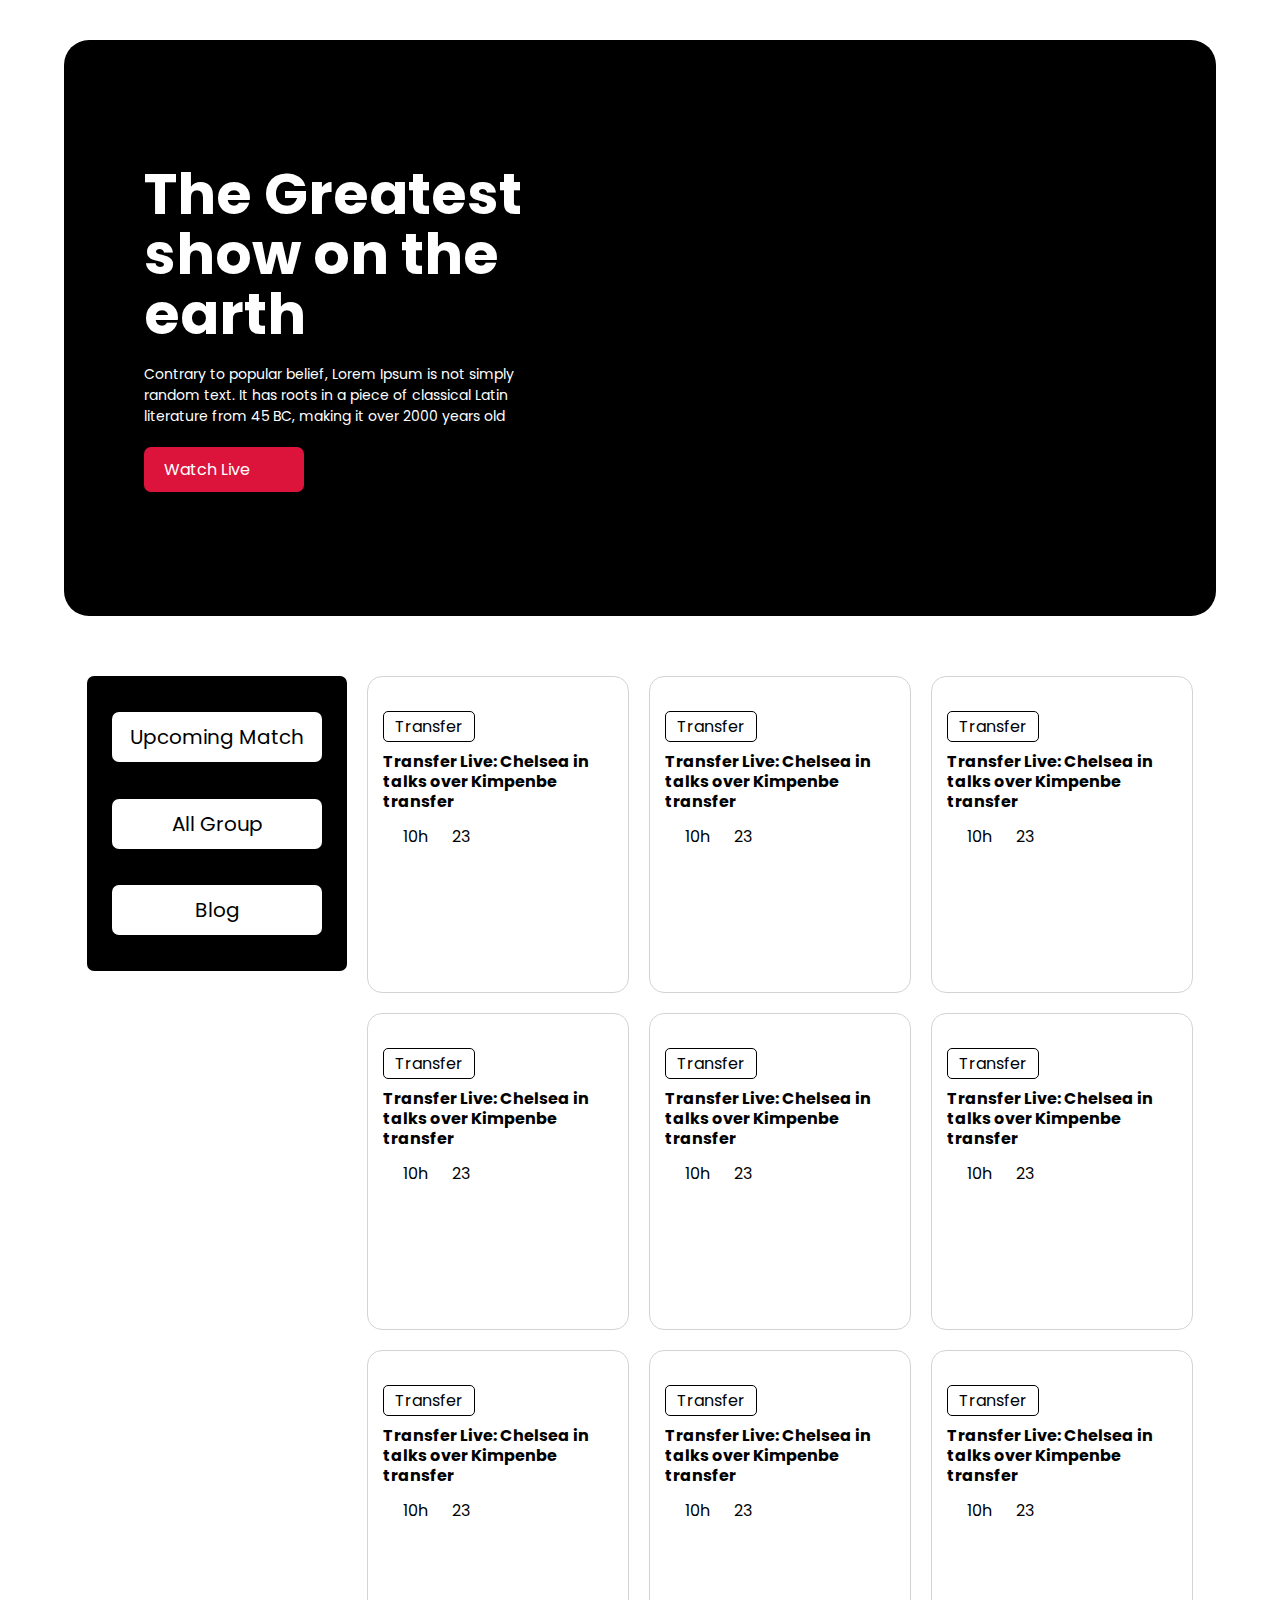
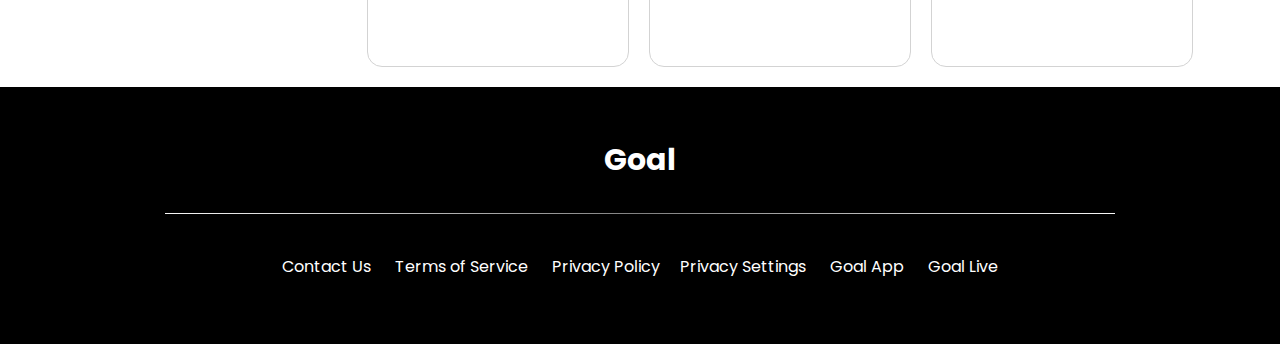
==== blog.html @ c5a9c608 "mobile-view done" ====
<!DOCTYPE html>
<html lang="en">

<head>
    <meta charset="UTF-8">
    <meta http-equiv="X-UA-Compatible" content="IE=edge">
    <meta name="viewport" content="width=device-width, initial-scale=1.0">

    <!-- provide a favicon -->

    <title>
        World Cup
    </title>
    <!-- stylesheet link -->
    <link rel="stylesheet" href="styles/style.css">
    <!-- font awesome kit -->
    <script src="https://kit.fontawesome.com/0f64841504.js" crossorigin="anonymous"></script>
</head>

<body>
    <main>
        <div class="top-banner">
            <div class="top-banner-left">
                <div class="top-banner-text">
                    <h1>The Greatest
                        show on the
                        earth</h1>
                    <p>Contrary to popular belief, Lorem Ipsum is not simply
                        random text. It has roots in a piece of classical Latin literature from 45 BC, making it over
                        2000 years old</p>
                </div>
                <div class="top-banner-link">
                    <a href="#">Watch Live</a>
                    <i class="fa-solid fa-angle-right"></i>
                </div>
            </div>
            <div class="top-banner-right">
                <img src="assets/Banner Image.png" alt="">
            </div>
        </div>
        <section class="blogs-section">
            <div class="blogs-links">
                <div class="links">
                    <div class="link"><label for="link"><a href="upcoming-match.html" id="match">Upcoming
                                Match</a></label></div>
                    <div class="link"><a href="#">All Group</a></div>
                    <div class="link"><label for="link"><a href="blog.html" id="blog">Blog</a></label></div>
                </div>
            </div>
            <div class="blogs">
                <div class="blog">
                    <div class="blog-thumbnail-area">
                        <img src="assets/Blog Image.png" alt="">
                    </div>
                    <div class="blog-text-area">
                        <div class="blog-link">
                            <a href="#">Transfer</a>
                        </div>
                        <div class="blog-title">
                            <h4>Transfer Live: Chelsea in talks over Kimpenbe transfer </h4>
                        </div>
                        <div class="blog-short-detail">
                            
                            <i class="fa-regular fa-clock"></i> <span>10h</span>
                            
                            <i class="fa-regular fa-comment-dots"></i>
                            <span>23</span>
                        </div>
                    </div>
                </div>
                <div class="blog">
                    <div class="blog-thumbnail-area">
                        <img src="assets/Blog Image.png" alt="">
                    </div>
                    <div class="blog-text-area">
                        <div class="blog-link">
                            <a href="#">Transfer</a>
                        </div>
                        <div class="blog-title">
                            <h4>Transfer Live: Chelsea in talks over Kimpenbe transfer </h4>
                        </div>
                        <div class="blog-short-detail">
                            
                            <i class="fa-regular fa-clock"></i> <span>10h</span>
                            
                            <i class="fa-regular fa-comment-dots"></i>
                            <span>23</span>
                        </div>
                    </div>
                </div>
                <div class="blog">
                    <div class="blog-thumbnail-area">
                        <img src="assets/Blog Image.png" alt="">
                    </div>
                    <div class="blog-text-area">
                        <div class="blog-link">
                            <a href="#">Transfer</a>
                        </div>
                        <div class="blog-title">
                            <h4>Transfer Live: Chelsea in talks over Kimpenbe transfer </h4>
                        </div>
                        <div class="blog-short-detail">
                            
                            <i class="fa-regular fa-clock"></i> <span>10h</span>
                            
                            <i class="fa-regular fa-comment-dots"></i>
                            <span>23</span>
                        </div>
                    </div>
                </div>
                <div class="blog">
                    <div class="blog-thumbnail-area">
                        <img src="assets/Blog Image.png" alt="">
                    </div>
                    <div class="blog-text-area">
                        <div class="blog-link">
                            <a href="#">Transfer</a>
                        </div>
                        <div class="blog-title">
                            <h4>Transfer Live: Chelsea in talks over Kimpenbe transfer </h4>
                        </div>
                        <div class="blog-short-detail">
                        
                            <i class="fa-regular fa-clock"></i> <span>10h</span>
                        
                            <i class="fa-regular fa-comment-dots"></i>
                            <span>23</span>
                        </div>
                    </div>
                </div>
                <div class="blog">
                    <div class="blog-thumbnail-area">
                        <img src="assets/Blog Image.png" alt="">
                    </div>
                    <div class="blog-text-area">
                        <div class="blog-link">
                            <a href="#">Transfer</a>
                        </div>
                        <div class="blog-title">
                            <h4>Transfer Live: Chelsea in talks over Kimpenbe transfer </h4>
                        </div>
                        <div class="blog-short-detail">
                        
                            <i class="fa-regular fa-clock"></i> <span>10h</span>
                        
                            <i class="fa-regular fa-comment-dots"></i>
                            <span>23</span>
                        </div>
                    </div>
                </div>
                <div class="blog">
                    <div class="blog-thumbnail-area">
                        <img src="assets/Blog Image.png" alt="">
                    </div>
                    <div class="blog-text-area">
                        <div class="blog-link">
                            <a href="#">Transfer</a>
                        </div>
                        <div class="blog-title">
                            <h4>Transfer Live: Chelsea in talks over Kimpenbe transfer </h4>
                        </div>
                        <div class="blog-short-detail">
                
                            <i class="fa-regular fa-clock"></i> <span>10h</span>
                
                            <i class="fa-regular fa-comment-dots"></i>
                            <span>23</span>
                        </div>
                    </div>
                </div>
                <div class="blog">
                    <div class="blog-thumbnail-area">
                        <img src="assets/Blog Image.png" alt="">
                    </div>
                    <div class="blog-text-area">
                        <div class="blog-link">
                            <a href="#">Transfer</a>
                        </div>
                        <div class="blog-title">
                            <h4>Transfer Live: Chelsea in talks over Kimpenbe transfer </h4>
                        </div>
                        <div class="blog-short-detail">
                    
                            <i class="fa-regular fa-clock"></i> <span>10h</span>
                    
                            <i class="fa-regular fa-comment-dots"></i>
                            <span>23</span>
                        </div>
                    </div>
                </div>
                <div class="blog">
                    <div class="blog-thumbnail-area">
                        <img src="assets/Blog Image.png" alt="">
                    </div>
                    <div class="blog-text-area">
                        <div class="blog-link">
                            <a href="#">Transfer</a>
                        </div>
                        <div class="blog-title">
                            <h4>Transfer Live: Chelsea in talks over Kimpenbe transfer </h4>
                        </div>
                        <div class="blog-short-detail">
                    
                            <i class="fa-regular fa-clock"></i> <span>10h</span>
                    
                            <i class="fa-regular fa-comment-dots"></i>
                            <span>23</span>
                        </div>
                    </div>
                </div>
                <div class="blog">
                    <div class="blog-thumbnail-area">
                        <img src="assets/Blog Image.png" alt="">
                    </div>
                    <div class="blog-text-area">
                        <div class="blog-link">
                            <a href="#">Transfer</a>
                        </div>
                        <div class="blog-title">
                            <h4>Transfer Live: Chelsea in talks over Kimpenbe transfer </h4>
                        </div>
                        <div class="blog-short-detail">
            
                            <i class="fa-regular fa-clock"></i> <span>10h</span>
            
                            <i class="fa-regular fa-comment-dots"></i>
                            <span>23</span>
                        </div>
                    </div>
                </div>

            </div>
        </section>
    </main>
</body>
<footer>
    <h2>Goal</h2>
    <hr>
    <div class="authorship-information">
        <span>Contact Us </span><span>Terms of Service </span><span>Privacy Policy</span><span>Privacy Settings
        </span><span>Goal App </span><span>Goal Live</span>
    </div>
    <div class="social-platforms">
        <a href="https://www.facebook.com/"><i class="fa-brands fa-facebook"></i></a>
        <a href="https://twitter.com/"><i class=""><i class="fa-brands fa-twitter-square"></i></i></a>
        <a href="https://www.instagram.com/"><i class=""><i class="fa-brands fa-instagram"></i></i></a>

    </div>

</footer>

</html>
---- styles/style.css ----
/* common styles */
/* font import url  */
@import url('https://fonts.googleapis.com/css2?family=Open+Sans&family=Poppins&display=swap');

* {
   margin: 0;
   padding: 0;
   font-family: 'Open Sans', sans-serif;
   font-family: 'Poppins', sans-serif;
   /* display: flex;
flex-direction: column;
justify-content: center;
align-items: center; */
}

main{
   display: flex;
   flex-direction: column;
   justify-content: center;
   align-items: center;
}

/*------------
 top banner starts
 -------------*/
.top-banner {
   background-color: black;
   height: 45vw;
   width: 90vw;
   /* height: 87vh; */
   margin: 40px 160px;
   /* padding: 20px; */
   display: flex;
   justify-content: center;
   align-items: center;
   border-radius: 25px;
   overflow: hidden;

}

.top-banner-left {
   /* background-color: red; */
   width: 50%;
   /* height: 100%; */
   display: flex;
   flex-direction: column;
   justify-content: space-between;
   padding: 50px 80px;

}

.top-banner-text {
   /* background-color: royalblue; */
   color: white;
   font-size: 14px;
   margin-bottom: 20px;
}

.top-banner-text>h1 {
   font-size: 57px;
   line-height: 60px;
   margin-bottom: 20px;
}

.top-banner-link {
   background-color: crimson;
   width: 140px;
   padding: 10px;
   border-radius: 7px;
}

.top-banner-link a,
i {
   text-decoration: none;
   color: white;
   font-size: 16px;
   padding: 0px 10px;
}

.top-banner-right {
   /* background-color: blueviolet; */
   width: 70%;
   height: 100%;
   overflow: hidden;
}

.top-banner-right img {
   /* width: 95vw; */
   position: relative;
   top: 140px;
width: 450px;

}

/*------------
 top banner ends
 -------------*/

/*--------------------
 blog-section starts
 ---------------------*/
/* blogs-links */
.links {
   width: 260px;
   height: 295px;
   background-color: black;
   border-radius: 7px;
   display: flex;
   flex-direction: column;
   justify-content: space-evenly;
   align-items: center;
}

.link {
   background-color: white;
   width: 190px;
   padding: 10px;
   border-radius: 7px;
   /* height: 30px; */
   text-align: center;
}

.link a {
   text-decoration: none;
   color: black;
   font-size: 20px;
   /* background-color: aqua; */
}
.link:hover{
   background-color: red;
}

/* blogs */
.blogs-section {
   display: flex;
   justify-content: space-around;
   column-gap: 20px;
   /* width: 1000px; */
   /* background-color: aqua; */
   padding: 20px 180px;
}

.blogs {
   display: grid;
   grid-template-columns: repeat(3, 1fr);
   column-gap: 20px;
   row-gap: 20px;
}

.blog {
   border: 1px solid rgb(211, 211, 211);
   width: 260px;
   height: 315px;
   overflow: hidden;
   border-radius: 15px;
   /* background-color: aqua; */
}
.blog-thumbnail-area{
   /* background-color: red; */
}
.blog-thumbnail-area img{
   width: 100%;
}

.blog-text-area {
   /* background-color: aqua; */
   line-height: 50px;
   padding: 0px 15px;
   color: black;
}
.blog-text-area i{
   color: black;
}

.blog-link a {
   text-decoration: none;
   color: black;
   border: 1px solid black;
   padding: 3px 11px;
   border-radius: 5px;
}

.blog-title h4 {
   /* background-color: rebeccapurple; */
   line-height: 20px;
}
/*--------------------
 blog-section ends
 ---------------------*/
/*----------------
 upcoming-match section start  
 -----------------*/
 .matches-section {
   display: flex;
   justify-content: space-around;
   column-gap: 20px;
   /* width: 1000px; */
   /* background-color: aqua; */
   padding: 20px 180px;
}

.matches {
   display: grid;
   grid-template-columns: repeat(3, 1fr);
   column-gap: 20px;
   row-gap: 20px;
}

.match {
   border: 1px solid rgb(211, 211, 211);
   width: 260px;
   height: 230px;
   overflow: hidden;
   border-radius: 15px;
   /* background-color: aqua; */
}
.match-thumbnail-area{
   /* background-color: red; */
   display: flex;
   justify-content: center;
   align-items: center;
   padding: 30px 20px;
}
.match-thumbnail-area img{
   width: 50%;
}
.match-thumbnail-area span{
   font-size: 25px;
}
.match-text-area {
   /* background-color: aqua; */
   font-size: 15px;
   text-align: center;
   line-height: 30px;
   padding: 15px;
}

.match-link a {
   text-decoration: none;
   color: black;
   border: 1px solid black;
   padding: 3px 11px;
   border-radius: 5px;
}

.match-title h4 {
   /* background-color: rebeccapurple; */
   line-height: 20px;
}
/*----------------
 upcoming-match section start  
 -----------------*/


 /*--------------------
 footer starts
 ---------------------*/
 footer{
   height: 100%;
   background-color: black;
   color: white;
   text-align: center;
   padding-top: 30px;
 }
 footer>h2{
   font-size: 30px;
   margin-top: 20px;
 }
 footer hr{
   margin: 30px 165px;
    background-image: linear-gradient(to right, rgb(247, 247, 247) , rgb(128, 128, 128), rgb(247, 247, 247) );
    border: 0;
    height: .05em;
 }
 .authorship-information{
   /* background-color: red; */
   margin: 40px;
 }
 .authorship-information span{
   margin: 0px 10px;
 }

 /*--------------------
 footer starts ends
 ---------------------*/

/*----------------
 media queries start 
 ----------------- */


/* media query for mobile devices   */
@media screen and (max-width: 576px) {
   .top-banner{
      flex-direction: column;
      height: 100%;
      margin: 26px 23px;
   }
   .top-banner-left{
      align-items: center;
   }
   .top-banner-text{
      text-align: center;
   }
   .top-banner-right img{
      width: 100%;
      top: 0px;
   }
   .links{
      /* width: 100%; */
      background-color: white;
   }
   .link{
      border: 1px solid black;
      padding: 10px
   }


   .blogs-section{
      flex-direction: column;
      justify-content: center;
      align-items: center;
      padding: 0;
   }
   .blogs{
      grid-template-columns: repeat(1,1fr);
      row-gap: 80px;
      /* width: 100vh; */
   }
   .blog{
      /* background-color: aqua; */
      width: 80vw;
      height: 100vh;
   }
   .blog-text-area{
      width: 85%;
      margin-top: 0px;
      line-height: 90px;
      padding: 30px;
      font-size: 19px;
   }
}

 /*----------------
 media queries end 
 ----------------- */
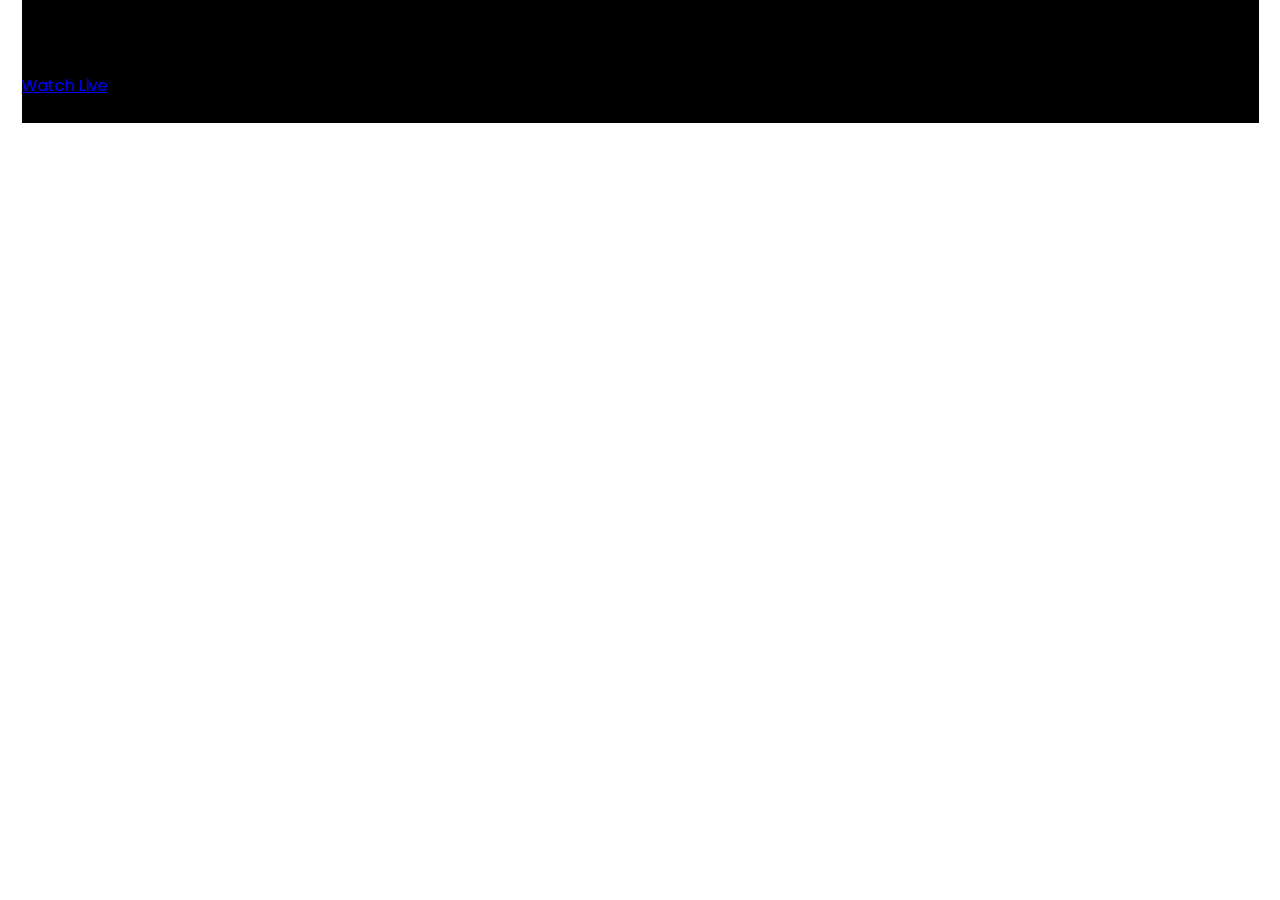
==== commit 1e7d7e87: "new-banner" ====
--- a/blog.html
+++ b/blog.html
@@ -19,6 +19,7 @@
 
 <body>
     <main>
+       <section class="container">
         <div class="top-banner">
             <div class="top-banner-left">
                 <div class="top-banner-text">
@@ -38,7 +39,13 @@
                 <img src="assets/Banner Image.png" alt="">
             </div>
         </div>
-        <section class="blogs-section">
+       </section>
+
+
+
+
+
+        <!-- <section class="blogs-section">
             <div class="blogs-links">
                 <div class="links">
                     <div class="link"><label for="link"><a href="upcoming-match.html" id="match">Upcoming
@@ -230,10 +237,10 @@
                 </div>
 
             </div>
-        </section>
+        </section> -->
     </main>
 </body>
-<footer>
+<!-- <footer>
     <h2>Goal</h2>
     <hr>
     <div class="authorship-information">
@@ -247,6 +254,6 @@
 
     </div>
 
-</footer>
+</footer> -->
 
 </html>--- a/styles/style.css
+++ b/styles/style.css
@@ -25,70 +25,141 @@
  -------------*/
 .top-banner {
    background-color: black;
-   height: 45vw;
+  
+  
+  
+  
+  
+  
+  
+  
+  
+  
+  
+   /* height: 45vw;
    width: 90vw;
-   /* height: 87vh; */
    margin: 40px 160px;
-   /* padding: 20px; */
    display: flex;
    justify-content: center;
    align-items: center;
    border-radius: 25px;
-   overflow: hidden;
+   overflow: hidden; */
 
 }
 
 .top-banner-left {
    /* background-color: red; */
-   width: 50%;
-   /* height: 100%; */
+   
+   
+   
+   
+   
+   
+   
+   
+   
+   
+   
+   
+   /* width: 50%;
    display: flex;
    flex-direction: column;
    justify-content: space-between;
-   padding: 50px 80px;
+   padding: 50px 80px; */
 
 }
 
 .top-banner-text {
    /* background-color: royalblue; */
-   color: white;
+  
+  
+  
+  
+  
+  
+   /* color: white;
    font-size: 14px;
-   margin-bottom: 20px;
+   margin-bottom: 20px; */
 }
 
 .top-banner-text>h1 {
-   font-size: 57px;
+   
+   
+   
+   
+   
+   
+   
+   
+   
+   
+   /* font-size: 57px;
    line-height: 60px;
-   margin-bottom: 20px;
+   margin-bottom: 20px; */
 }
 
 .top-banner-link {
-   background-color: crimson;
+   
+   
+   
+   
+   
+   
+   
+   
+   
+   
+   /* background-color: crimson;
    width: 140px;
    padding: 10px;
-   border-radius: 7px;
+   border-radius: 7px; */
 }
 
 .top-banner-link a,
 i {
-   text-decoration: none;
+  
+  
+  
+  
+  
+  
+  
+  
+  
+  
+   /* text-decoration: none;
    color: white;
    font-size: 16px;
-   padding: 0px 10px;
+   padding: 0px 10px; */
 }
 
 .top-banner-right {
    /* background-color: blueviolet; */
-   width: 70%;
+   
+   
+   
+   
+   
+   
+   
+   
+   
+   
+   /* width: 70%;
    height: 100%;
-   overflow: hidden;
+   overflow: hidden; */
 }
 
 .top-banner-right img {
-   /* width: 95vw; */
+ 
+ 
+ 
+ 
+ 
+   /* width: 95vw;
    position: relative;
    top: 140px;
-width: 450px;
+width: 450px; */
 
 }
 
@@ -324,7 +395,7 @@
    }
    .blogs{
       grid-template-columns: repeat(1,1fr);
-      row-gap: 80px;
+      margin-bottom: 20px;
       /* width: 100vh; */
    }
    .blog{
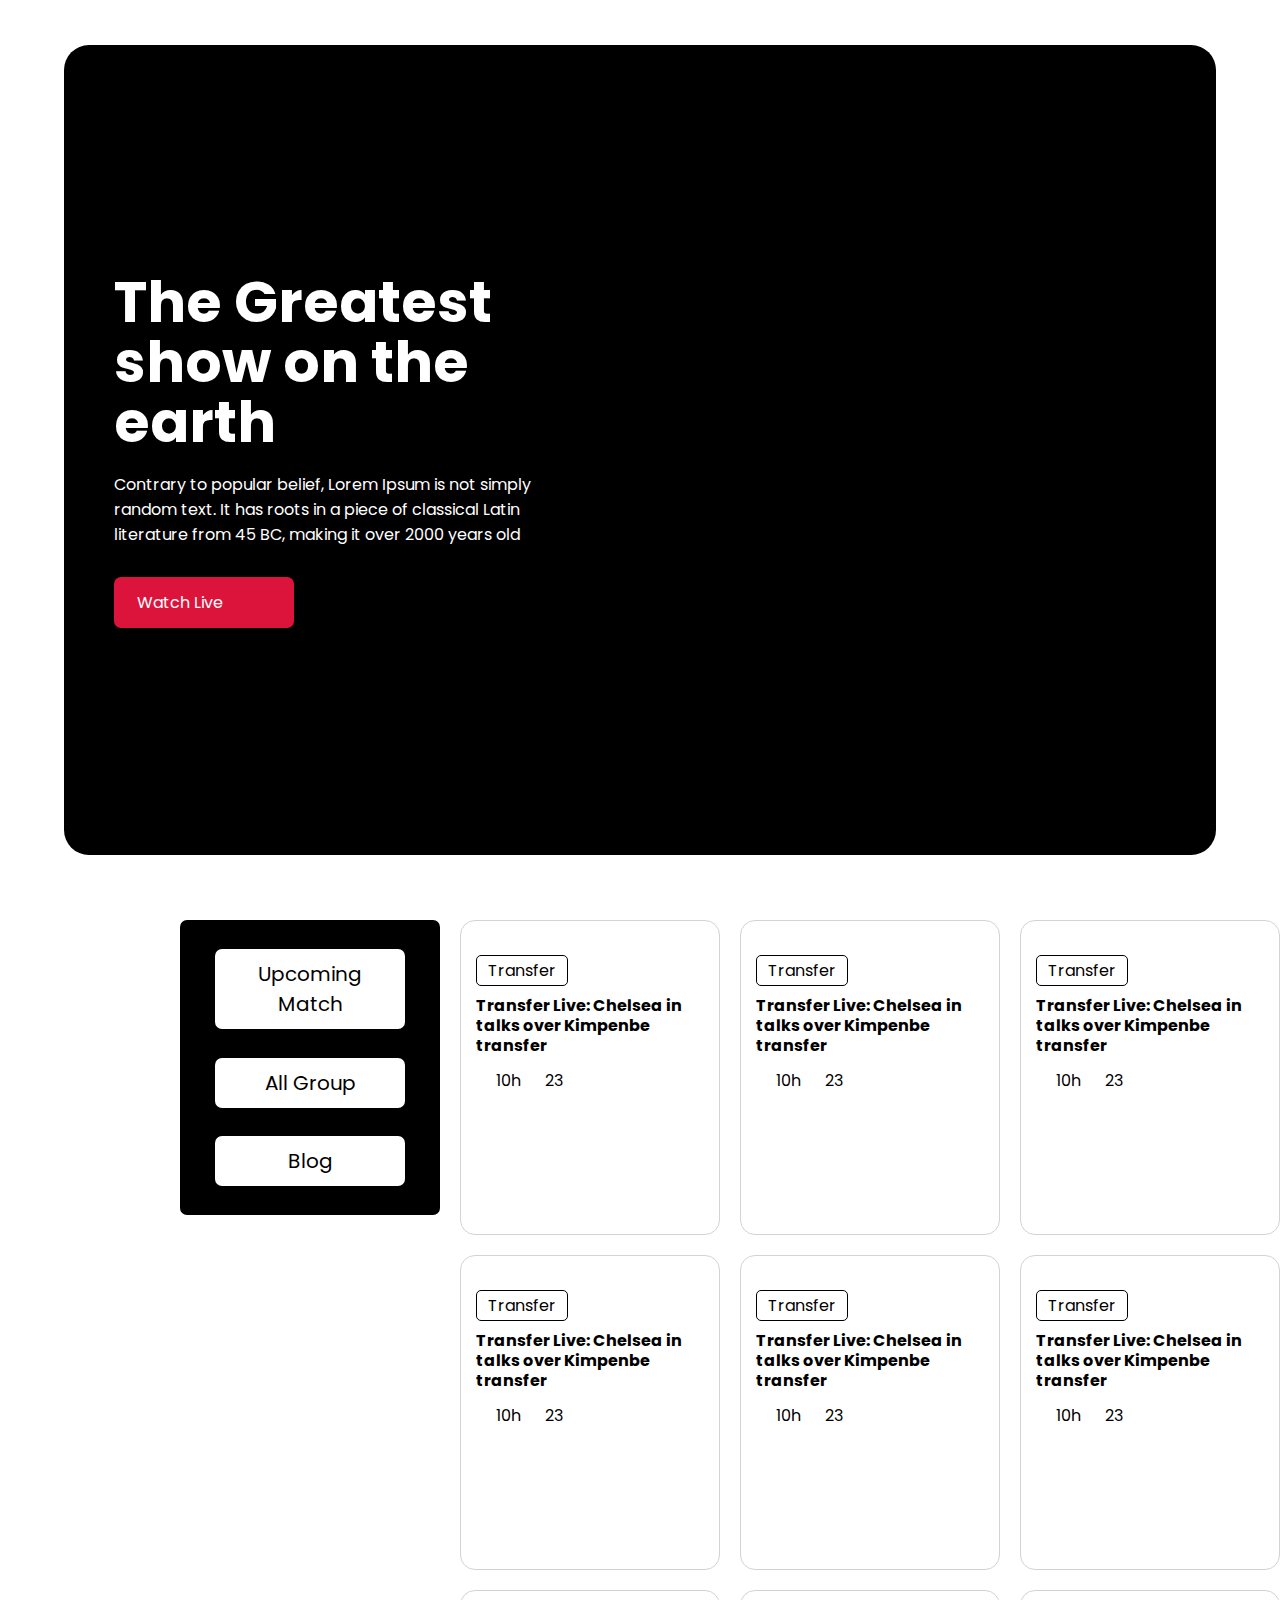
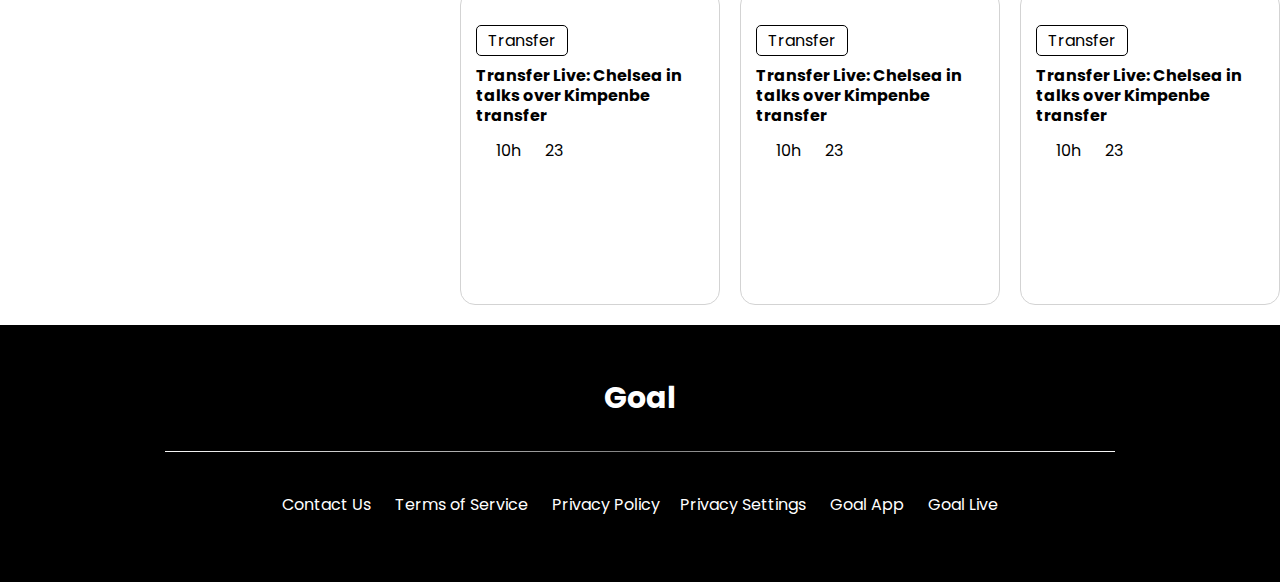
==== commit 004a17ca: "top-banner fixed" ====
--- a/blog.html
+++ b/blog.html
@@ -19,33 +19,34 @@
 
 <body>
     <main>
-       <section class="container">
-        <div class="top-banner">
-            <div class="top-banner-left">
+        <section class="container">
+            <div class="top-banner">
                 <div class="top-banner-text">
-                    <h1>The Greatest
-                        show on the
-                        earth</h1>
-                    <p>Contrary to popular belief, Lorem Ipsum is not simply
-                        random text. It has roots in a piece of classical Latin literature from 45 BC, making it over
-                        2000 years old</p>
-                </div>
-                <div class="top-banner-link">
-                    <a href="#">Watch Live</a>
-                    <i class="fa-solid fa-angle-right"></i>
-                </div>
-            </div>
-            <div class="top-banner-right">
-                <img src="assets/Banner Image.png" alt="">
-            </div>
-        </div>
-       </section>
-
-
-
-
-
-        <!-- <section class="blogs-section">
+                    <div class="top-banner-text-heading">
+                        <h1>The Greatest
+                            show on the
+                            earth</h1>
+                        <p>Contrary to popular belief, Lorem Ipsum is not simply
+                            random text. It has roots in a piece of classical Latin literature from 45 BC, making it
+                            over
+                            2000 years old</p>
+                        </div>
+                            <div class="top-banner-link">
+                                <a href="#">Watch Live</a>
+                                <i class="fa-solid fa-angle-right"></i>
+                            </div>
+                </div>
+                <div class="top-banner-right">
+                    <img src="assets/Banner Image.png" alt="">
+                </div>
+
+        </section>
+
+
+
+
+
+        <section class="blogs-section">
             <div class="blogs-links">
                 <div class="links">
                     <div class="link"><label for="link"><a href="upcoming-match.html" id="match">Upcoming
@@ -237,10 +238,10 @@
                 </div>
 
             </div>
-        </section> -->
+        </section>
     </main>
 </body>
-<!-- <footer>
+<footer>
     <h2>Goal</h2>
     <hr>
     <div class="authorship-information">
@@ -254,6 +255,6 @@
 
     </div>
 
-</footer> -->
+</footer>
 
 </html>--- a/styles/style.css
+++ b/styles/style.css
@@ -3,6 +3,7 @@
 @import url('https://fonts.googleapis.com/css2?family=Open+Sans&family=Poppins&display=swap');
 
 * {
+   box-sizing: border-box;
    margin: 0;
    padding: 0;
    font-family: 'Open Sans', sans-serif;
@@ -14,27 +15,30 @@
 }
 
 main{
-   display: flex;
+   /* display: flex;
    flex-direction: column;
    justify-content: center;
-   align-items: center;
+   align-items: center; */
 }
 
 /*------------
  top banner starts
  -------------*/
+ .container{
+   /* background-color: aqua; */
+   display: flex;
+   justify-content: center;
+   align-items: center;
+   height: 100vh;
+
+ }
 .top-banner {
    background-color: black;
-  
-  
-  
-  
-  
-  
-  
-  
-  
-  
+   height: 90vh;
+   width: 90%;
+   display: flex;
+   overflow: hidden;
+   border-radius: 25px;
   
    /* height: 45vw;
    width: 90vw;
@@ -42,26 +46,21 @@
    display: flex;
    justify-content: center;
    align-items: center;
-   border-radius: 25px;
+   
    overflow: hidden; */
 
 }
 
-.top-banner-left {
-   /* background-color: red; */
-   
-   
-   
-   
-   
-   
-   
-   
-   
-   
-   
-   
-   /* width: 50%;
+.top-banner-text {
+   /* background-color: skyblue; */
+   width: 50%;
+   height: 100%;
+   display: flex;
+   flex-direction: column;
+   justify-content: center;
+   gap: 30px;
+   padding: 0px 50px;
+   /*
    display: flex;
    flex-direction: column;
    justify-content: space-between;
@@ -69,91 +68,44 @@
 
 }
 
-.top-banner-text {
-   /* background-color: royalblue; */
-  
-  
-  
-  
-  
-  
-   /* color: white;
-   font-size: 14px;
-   margin-bottom: 20px; */
-}
-
-.top-banner-text>h1 {
-   
-   
-   
-   
-   
-   
-   
-   
-   
-   
-   /* font-size: 57px;
+.top-banner-text-heading {
+  color: white;
+}
+
+.top-banner-text-heading>h1 {
+   font-size: 57px;
    line-height: 60px;
-   margin-bottom: 20px; */
+   margin-bottom: 20px;
 }
 
 .top-banner-link {
-   
-   
-   
-   
-   
-   
-   
-   
-   
-   
-   /* background-color: crimson;
-   width: 140px;
-   padding: 10px;
-   border-radius: 7px; */
+   /* margin-top: -130px; */
+   background-color: crimson;
+   width: 180px;
+   padding: 13px;
+   border-radius: 7px;
 }
 
 .top-banner-link a,
 i {
-  
-  
-  
-  
-  
-  
-  
-  
-  
-  
-   /* text-decoration: none;
+   text-decoration: none;
    color: white;
    font-size: 16px;
-   padding: 0px 10px; */
+   padding: 0px 10px;
 }
 
 .top-banner-right {
    /* background-color: blueviolet; */
-   
-   
-   
-   
-   
-   
-   
-   
-   
-   
-   /* width: 70%;
+   width: 50%;
    height: 100%;
-   overflow: hidden; */
-}
-
-.top-banner-right img {
- 
- 
- 
+}
+
+.top-banner-right>img {
+  
+ height: 100%;
+
+
+
  
  
    /* width: 95vw;
@@ -361,7 +313,7 @@
 
 
 /* media query for mobile devices   */
-@media screen and (max-width: 576px) {
+/* @media screen and (max-width: 576px) {
    .top-banner{
       flex-direction: column;
       height: 100%;
@@ -378,7 +330,6 @@
       top: 0px;
    }
    .links{
-      /* width: 100%; */
       background-color: white;
    }
    .link{
@@ -396,10 +347,8 @@
    .blogs{
       grid-template-columns: repeat(1,1fr);
       margin-bottom: 20px;
-      /* width: 100vh; */
    }
    .blog{
-      /* background-color: aqua; */
       width: 80vw;
       height: 100vh;
    }
@@ -410,7 +359,7 @@
       padding: 30px;
       font-size: 19px;
    }
-}
+} */
 
  /*----------------
  media queries end 
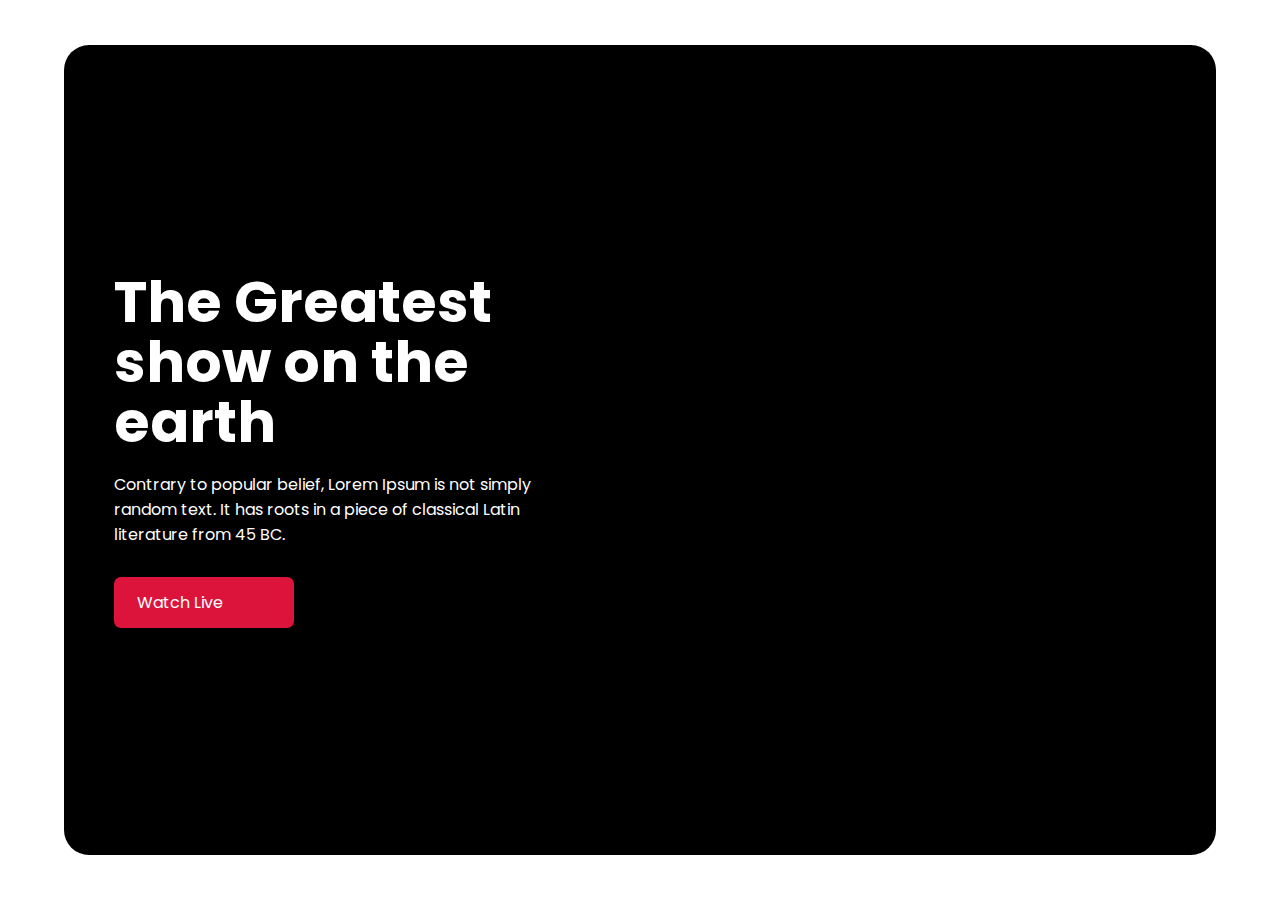
==== commit 25b24aa6: "top banner media" ====
--- a/blog.html
+++ b/blog.html
@@ -27,26 +27,24 @@
                             show on the
                             earth</h1>
                         <p>Contrary to popular belief, Lorem Ipsum is not simply
-                            random text. It has roots in a piece of classical Latin literature from 45 BC, making it
-                            over
-                            2000 years old</p>
-                        </div>
-                            <div class="top-banner-link">
-                                <a href="#">Watch Live</a>
-                                <i class="fa-solid fa-angle-right"></i>
-                            </div>
+                            random text. It has roots in a piece of classical Latin literature from 45 BC.</p>
+                    </div>
+                    <div class="top-banner-link">
+                        <a href="#">Watch Live</a>
+                        <i class="fa-solid fa-angle-right"></i>
+                    </div>
                 </div>
                 <div class="top-banner-right">
                     <img src="assets/Banner Image.png" alt="">
                 </div>
-
+            </div>  
         </section>
 
 
 
 
 
-        <section class="blogs-section">
+        <!-- <section class="blogs-section">
             <div class="blogs-links">
                 <div class="links">
                     <div class="link"><label for="link"><a href="upcoming-match.html" id="match">Upcoming
@@ -238,10 +236,10 @@
                 </div>
 
             </div>
-        </section>
+        </section> -->
     </main>
 </body>
-<footer>
+<!-- <footer>
     <h2>Goal</h2>
     <hr>
     <div class="authorship-information">
@@ -255,6 +253,6 @@
 
     </div>
 
-</footer>
+</footer> -->
 
 </html>--- a/styles/style.css
+++ b/styles/style.css
@@ -310,6 +310,52 @@
 /*----------------
  media queries start 
  ----------------- */
+ @media screen and (max-width: 576px) {
+   .top-banner{
+      flex-direction: column;
+      justify-content: center;
+      align-items: center;
+   }
+    .top-banner-text{
+      background-color: red;
+      width: 100%;
+      height: 50%;
+      font-size: 18px;
+      text-align: center;
+      padding: 5px 20px;
+      align-items: center;
+   }
+   .top-banner-text-heading>h1 {
+      font-size: 1.6em;
+      line-height: 28px;
+   } 
+  
+   
+   .top-banner-right {
+      width: 100%;
+      height: 50%;
+      /* align-items: center; */
+      /* top: 0px; */
+   }
+   .top-banner-right img{
+      /* width: 100%;
+      height:100%; */
+      background-color: skyblue;
+      /* align-items: center; */
+   }
+ }
+
+
+
+
+
+
+
+
+
+
+
+
 
 
 /* media query for mobile devices   */
@@ -329,6 +375,7 @@
       width: 100%;
       top: 0px;
    }
+   
    .links{
       background-color: white;
    }
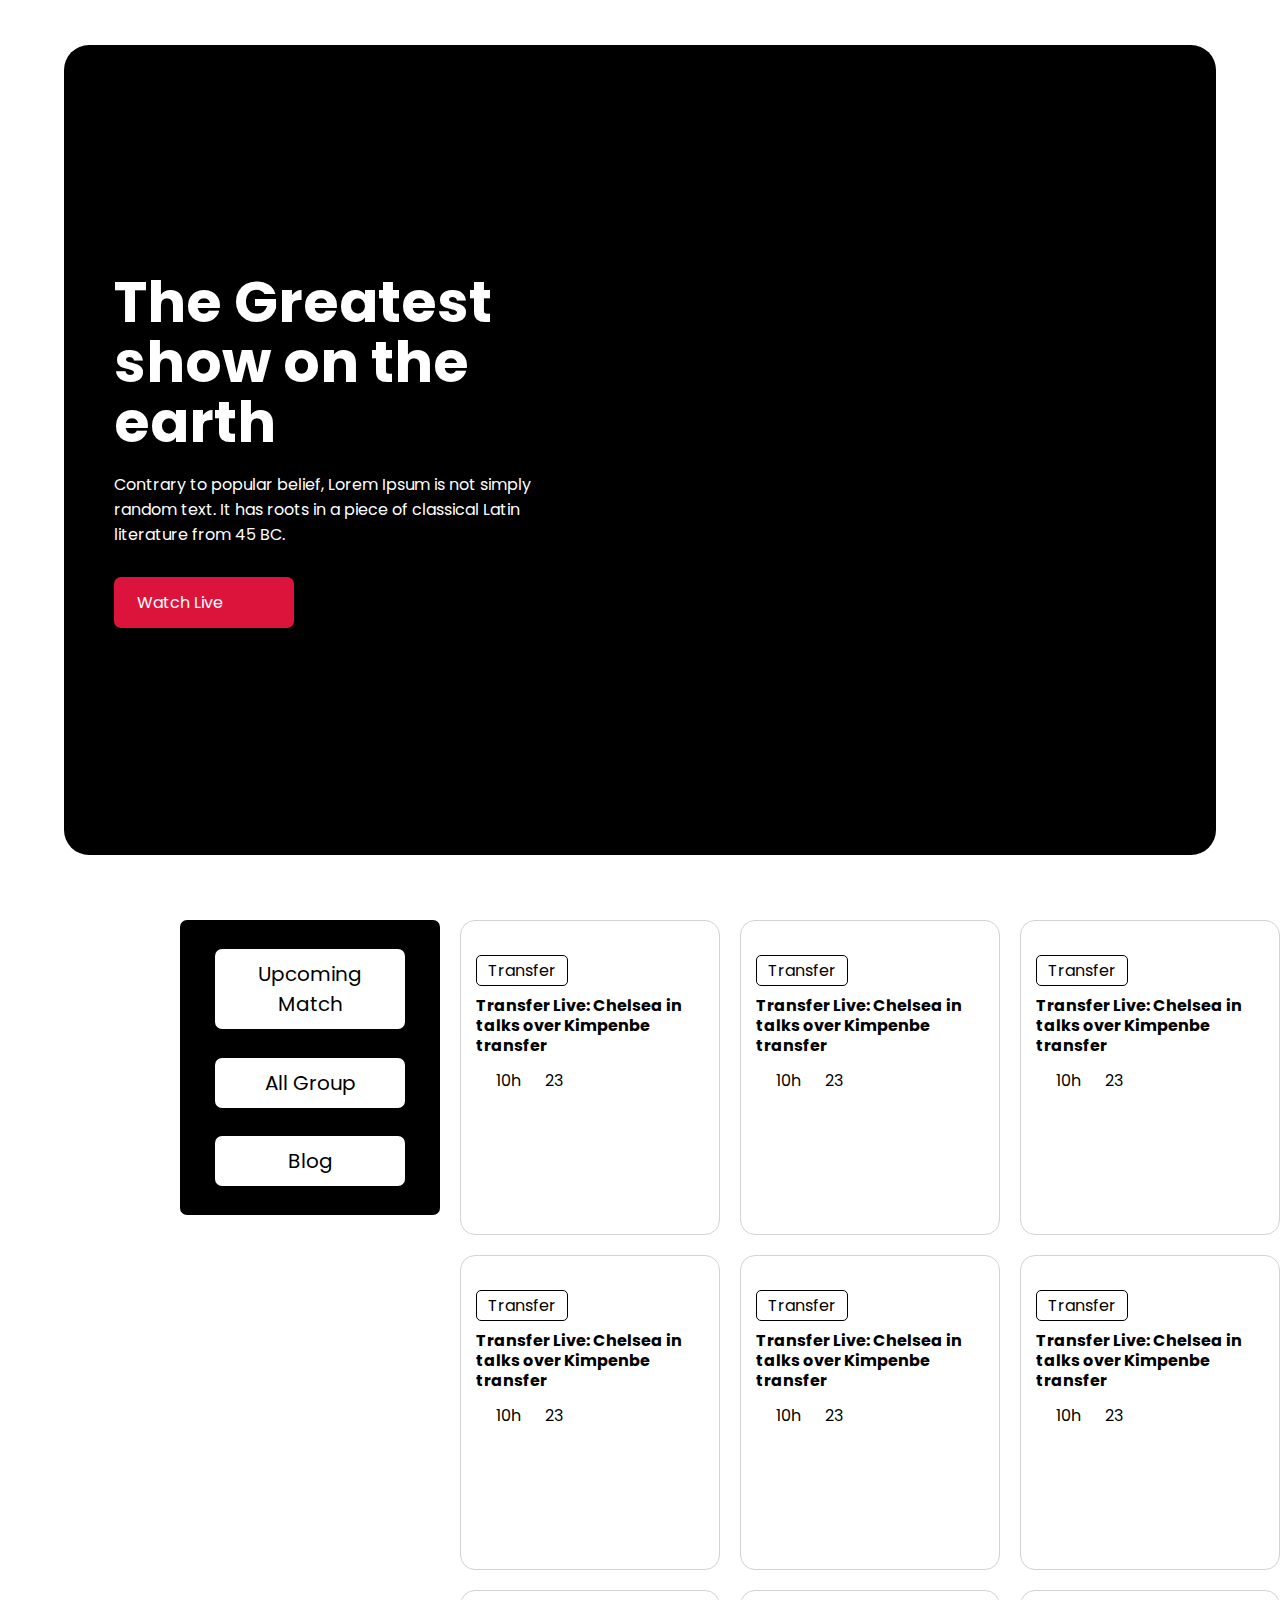
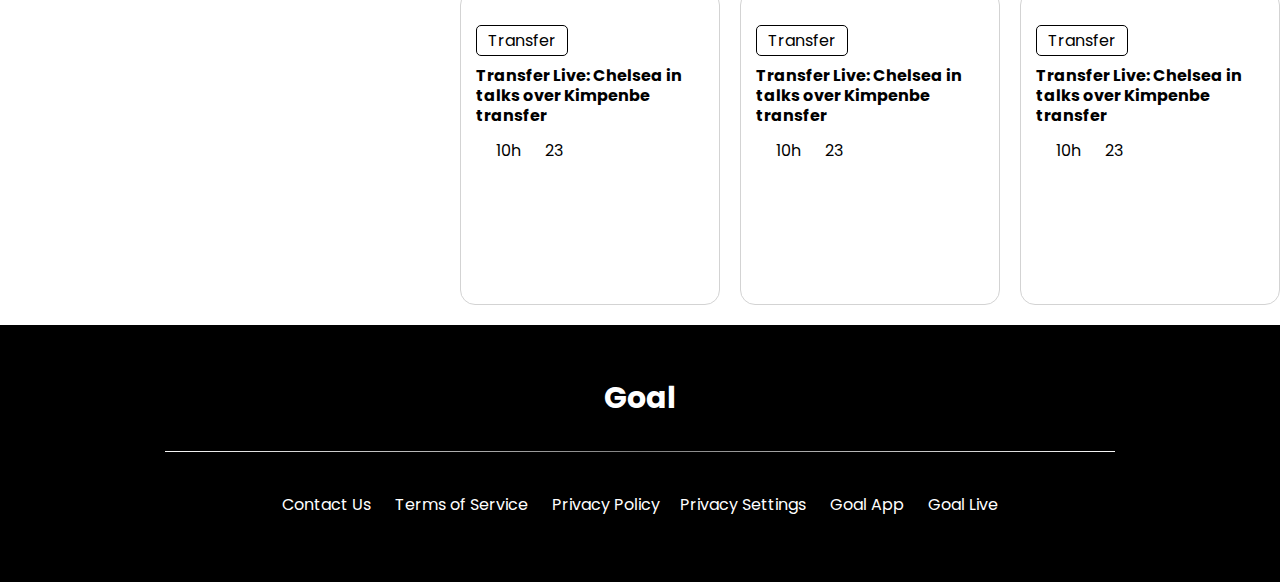
==== commit 146dbbdf: "mobile-view done" ====
--- a/blog.html
+++ b/blog.html
@@ -44,7 +44,7 @@
 
 
 
-        <!-- <section class="blogs-section">
+        <section class="blogs-section">
             <div class="blogs-links">
                 <div class="links">
                     <div class="link"><label for="link"><a href="upcoming-match.html" id="match">Upcoming
@@ -236,10 +236,10 @@
                 </div>
 
             </div>
-        </section> -->
+        </section>
     </main>
 </body>
-<!-- <footer>
+<footer>
     <h2>Goal</h2>
     <hr>
     <div class="authorship-information">
@@ -253,6 +253,6 @@
 
     </div>
 
-</footer> -->
+</footer>
 
 </html>--- a/styles/style.css
+++ b/styles/style.css
@@ -317,31 +317,70 @@
       align-items: center;
    }
     .top-banner-text{
-      background-color: red;
+      gap: 0px;
+      /* align-items: center; */
+      /* background-color: red; */
       width: 100%;
       height: 50%;
-      font-size: 18px;
+      font-size: 14px;
       text-align: center;
-      padding: 5px 20px;
+      padding: 18px 26px;
       align-items: center;
    }
+   .top-banner-text-heading{
+      padding: 10px;
+   }
    .top-banner-text-heading>h1 {
-      font-size: 1.6em;
-      line-height: 28px;
+      font-size: 22px;
+      line-height: 23px;
    } 
   
    
    .top-banner-right {
+      /* background-color: skyblue; */
       width: 100%;
       height: 50%;
+      display: flex;
+      justify-content: center;
+   }
+   .top-banner-right img{
+      /* width: 100%; */
+      height:100%;
+      object-fit: cover;
+     
       /* align-items: center; */
-      /* top: 0px; */
-   }
-   .top-banner-right img{
-      /* width: 100%;
-      height:100%; */
-      background-color: skyblue;
-      /* align-items: center; */
+   }
+   .links{
+      background-color: white;
+   }
+   .link{
+      border: 1px solid lightslategray;
+      width: auto;
+      padding: 7px 18px;
+
+   }
+
+
+   .blogs-section{
+      flex-direction: column;
+      justify-content: center;
+      align-items: center;
+      padding: 0;
+   }
+   .blogs{
+      grid-template-columns: repeat(1,1fr);
+      margin-bottom: 20px;
+   }
+   .blog{
+      width: 80vw;
+      height: 100vh;
+   }
+   .blog-text-area{
+      width: 85%;
+      margin-top: 0px;
+      line-height: 90px;
+      padding: 30px;
+      font-size: 19px;
    }
  }
 
@@ -376,39 +415,54 @@
       top: 0px;
    }
    
-   .links{
-      background-color: white;
-   }
-   .link{
-      border: 1px solid black;
-      padding: 10px
-   }
-
-
+   
+} */
+
+ /*----------------
+ media queries end 
+ ----------------- */
+ /* media query for tablet devices  
+@media screen and (min-width: 577px) and (max-width: 776px) {
+   .top-banner{
+      width: 95%;
+      height: 100%;
+      margin: 26px 23px;
+   }
+   .top-banner-left{
+      background-color: red;
+      width: 80%;
+   }
+   .top-banner-right{
+      background-color: skyblue;
+      
+   }
    .blogs-section{
       flex-direction: column;
       justify-content: center;
       align-items: center;
       padding: 0;
    }
+   .links{
+      display: grid;
+      grid-template-columns: repeat(3,1fr);
+      column-gap: 20px;
+      height: 100px;
+     
+      background-color: white;
+   }
+   .link{
+      border: 1px solid black;
+      padding: 10px;
+   }
    .blogs{
-      grid-template-columns: repeat(1,1fr);
+      grid-template-columns: repeat(2,1fr);
       margin-bottom: 20px;
+      
    }
    .blog{
-      width: 80vw;
-      height: 100vh;
-   }
-   .blog-text-area{
-      width: 85%;
-      margin-top: 0px;
-      line-height: 90px;
-      padding: 30px;
-      font-size: 19px;
-   }
-} */
-
- /*----------------
- media queries end 
- ----------------- */
- +      width: 330px;
+    height: 340px;
+   }
+
+}
+ */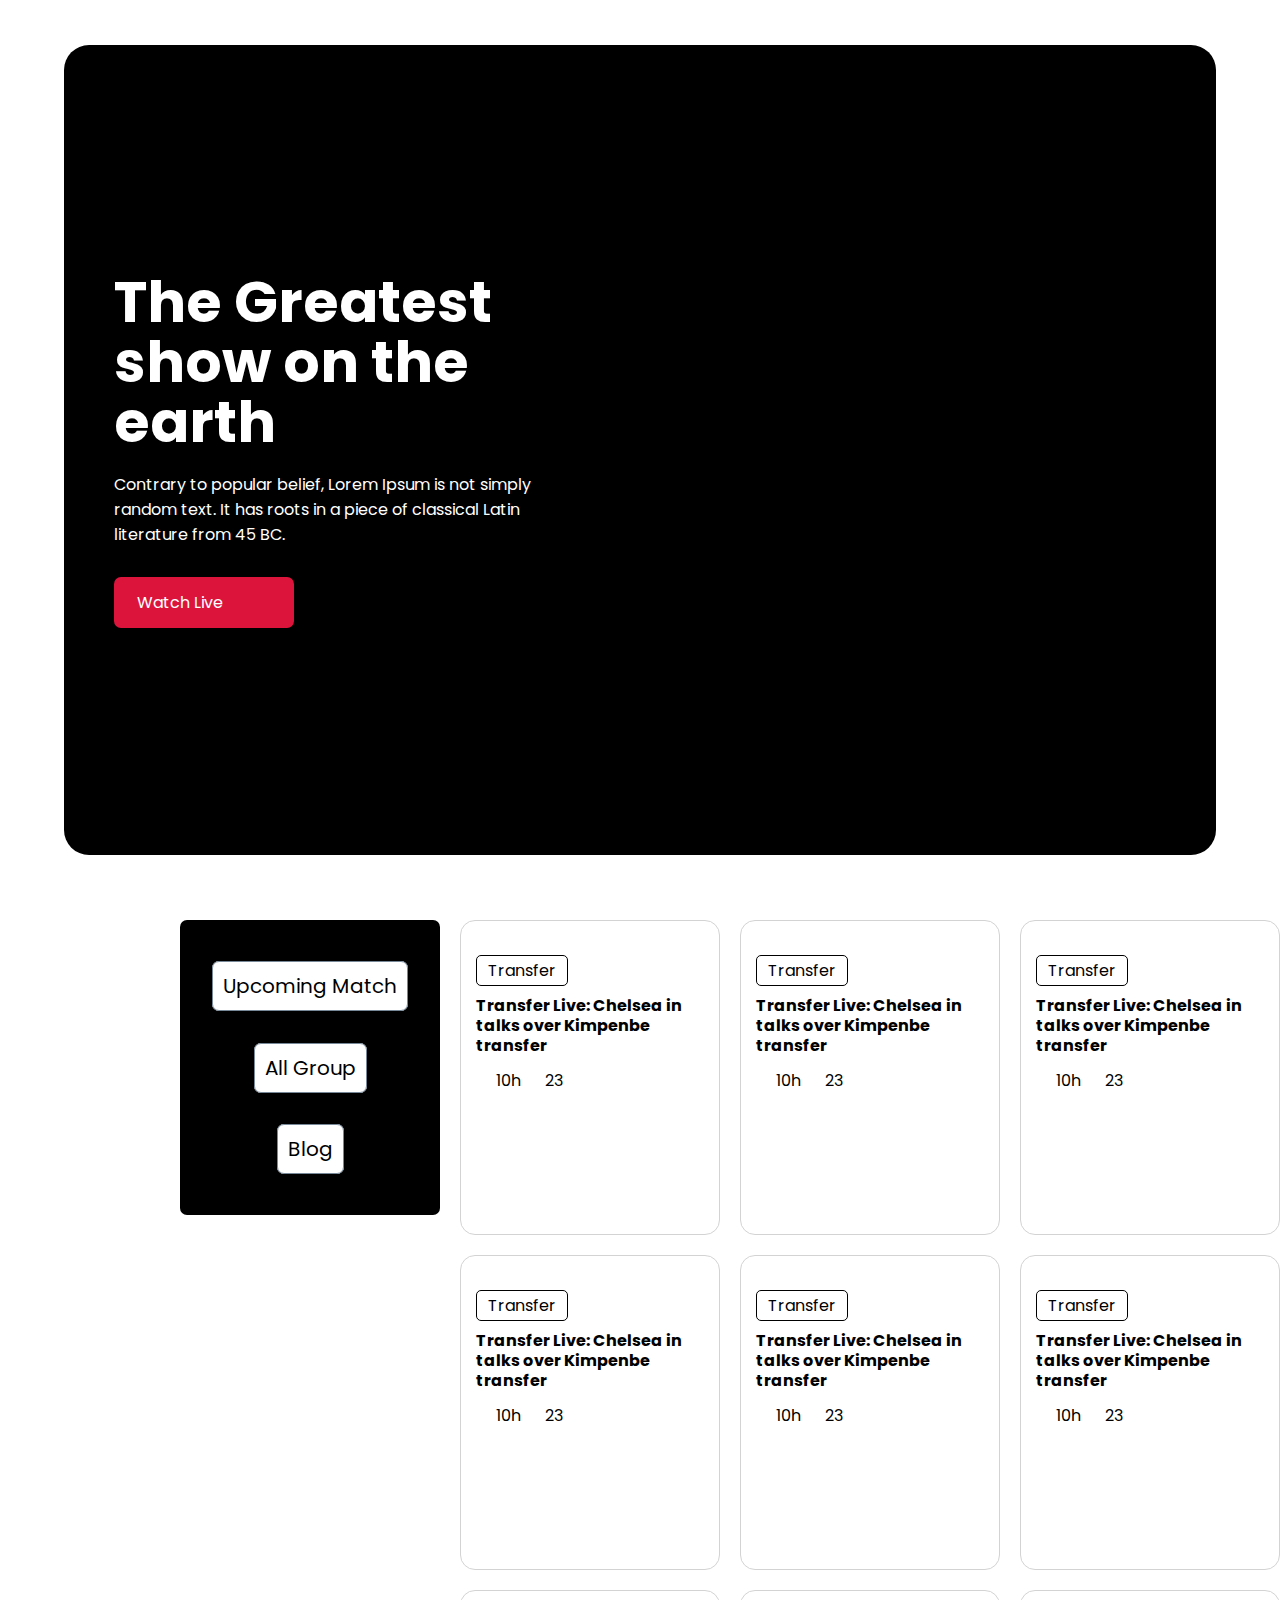
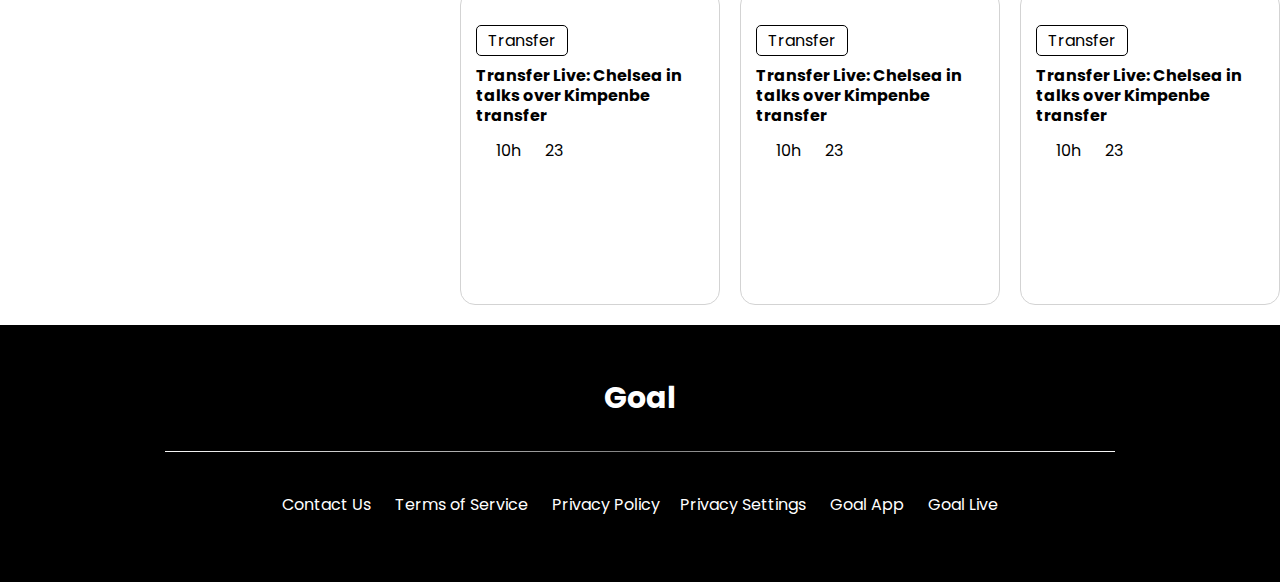
==== commit 60aa5854: "links fixed" ====
--- a/blog.html
+++ b/blog.html
@@ -37,20 +37,47 @@
                 <div class="top-banner-right">
                     <img src="assets/Banner Image.png" alt="">
                 </div>
-            </div>  
+            </div>
         </section>
-
-
-
-
 
         <section class="blogs-section">
             <div class="blogs-links">
                 <div class="links">
-                    <div class="link"><label for="link"><a href="upcoming-match.html" id="match">Upcoming
-                                Match</a></label></div>
-                    <div class="link"><a href="#">All Group</a></div>
-                    <div class="link"><label for="link"><a href="blog.html" id="blog">Blog</a></label></div>
+<div class="link">
+    <label for="active">
+        <a href="upcoming-match.html" id="active">Upcoming Match</a>
+    </label>
+</div>
+<div class="link">
+    <label for="active">
+        <a href="#" id="active">All Group</a>
+    </label>
+</div>
+<div class="link">
+    <label for="active">
+        <a href="blog.html" id="active">Blog</a>
+    </label>
+</div>
+                    
+                   
+                    
+                   
+                    
+                    
+                    
+                    <!-- <div class="link">
+                        <a href="upcoming-match.html" >Upcoming Match</a>
+                    </div>
+                    <div class="link">
+                        <a href="#">All Group</a>
+                    </div>
+                    <div class="link">
+                        <a href="blog.html" id="blog">Blog</a>
+                    </div> -->
+
+
+
+                    
                 </div>
             </div>
             <div class="blogs">
@@ -66,169 +93,169 @@
                             <h4>Transfer Live: Chelsea in talks over Kimpenbe transfer </h4>
                         </div>
                         <div class="blog-short-detail">
-                            
-                            <i class="fa-regular fa-clock"></i> <span>10h</span>
-                            
-                            <i class="fa-regular fa-comment-dots"></i>
-                            <span>23</span>
-                        </div>
-                    </div>
-                </div>
-                <div class="blog">
-                    <div class="blog-thumbnail-area">
-                        <img src="assets/Blog Image.png" alt="">
-                    </div>
-                    <div class="blog-text-area">
-                        <div class="blog-link">
-                            <a href="#">Transfer</a>
-                        </div>
-                        <div class="blog-title">
-                            <h4>Transfer Live: Chelsea in talks over Kimpenbe transfer </h4>
-                        </div>
-                        <div class="blog-short-detail">
-                            
-                            <i class="fa-regular fa-clock"></i> <span>10h</span>
-                            
-                            <i class="fa-regular fa-comment-dots"></i>
-                            <span>23</span>
-                        </div>
-                    </div>
-                </div>
-                <div class="blog">
-                    <div class="blog-thumbnail-area">
-                        <img src="assets/Blog Image.png" alt="">
-                    </div>
-                    <div class="blog-text-area">
-                        <div class="blog-link">
-                            <a href="#">Transfer</a>
-                        </div>
-                        <div class="blog-title">
-                            <h4>Transfer Live: Chelsea in talks over Kimpenbe transfer </h4>
-                        </div>
-                        <div class="blog-short-detail">
-                            
-                            <i class="fa-regular fa-clock"></i> <span>10h</span>
-                            
-                            <i class="fa-regular fa-comment-dots"></i>
-                            <span>23</span>
-                        </div>
-                    </div>
-                </div>
-                <div class="blog">
-                    <div class="blog-thumbnail-area">
-                        <img src="assets/Blog Image.png" alt="">
-                    </div>
-                    <div class="blog-text-area">
-                        <div class="blog-link">
-                            <a href="#">Transfer</a>
-                        </div>
-                        <div class="blog-title">
-                            <h4>Transfer Live: Chelsea in talks over Kimpenbe transfer </h4>
-                        </div>
-                        <div class="blog-short-detail">
-                        
-                            <i class="fa-regular fa-clock"></i> <span>10h</span>
-                        
-                            <i class="fa-regular fa-comment-dots"></i>
-                            <span>23</span>
-                        </div>
-                    </div>
-                </div>
-                <div class="blog">
-                    <div class="blog-thumbnail-area">
-                        <img src="assets/Blog Image.png" alt="">
-                    </div>
-                    <div class="blog-text-area">
-                        <div class="blog-link">
-                            <a href="#">Transfer</a>
-                        </div>
-                        <div class="blog-title">
-                            <h4>Transfer Live: Chelsea in talks over Kimpenbe transfer </h4>
-                        </div>
-                        <div class="blog-short-detail">
-                        
-                            <i class="fa-regular fa-clock"></i> <span>10h</span>
-                        
-                            <i class="fa-regular fa-comment-dots"></i>
-                            <span>23</span>
-                        </div>
-                    </div>
-                </div>
-                <div class="blog">
-                    <div class="blog-thumbnail-area">
-                        <img src="assets/Blog Image.png" alt="">
-                    </div>
-                    <div class="blog-text-area">
-                        <div class="blog-link">
-                            <a href="#">Transfer</a>
-                        </div>
-                        <div class="blog-title">
-                            <h4>Transfer Live: Chelsea in talks over Kimpenbe transfer </h4>
-                        </div>
-                        <div class="blog-short-detail">
-                
-                            <i class="fa-regular fa-clock"></i> <span>10h</span>
-                
-                            <i class="fa-regular fa-comment-dots"></i>
-                            <span>23</span>
-                        </div>
-                    </div>
-                </div>
-                <div class="blog">
-                    <div class="blog-thumbnail-area">
-                        <img src="assets/Blog Image.png" alt="">
-                    </div>
-                    <div class="blog-text-area">
-                        <div class="blog-link">
-                            <a href="#">Transfer</a>
-                        </div>
-                        <div class="blog-title">
-                            <h4>Transfer Live: Chelsea in talks over Kimpenbe transfer </h4>
-                        </div>
-                        <div class="blog-short-detail">
-                    
-                            <i class="fa-regular fa-clock"></i> <span>10h</span>
-                    
-                            <i class="fa-regular fa-comment-dots"></i>
-                            <span>23</span>
-                        </div>
-                    </div>
-                </div>
-                <div class="blog">
-                    <div class="blog-thumbnail-area">
-                        <img src="assets/Blog Image.png" alt="">
-                    </div>
-                    <div class="blog-text-area">
-                        <div class="blog-link">
-                            <a href="#">Transfer</a>
-                        </div>
-                        <div class="blog-title">
-                            <h4>Transfer Live: Chelsea in talks over Kimpenbe transfer </h4>
-                        </div>
-                        <div class="blog-short-detail">
-                    
-                            <i class="fa-regular fa-clock"></i> <span>10h</span>
-                    
-                            <i class="fa-regular fa-comment-dots"></i>
-                            <span>23</span>
-                        </div>
-                    </div>
-                </div>
-                <div class="blog">
-                    <div class="blog-thumbnail-area">
-                        <img src="assets/Blog Image.png" alt="">
-                    </div>
-                    <div class="blog-text-area">
-                        <div class="blog-link">
-                            <a href="#">Transfer</a>
-                        </div>
-                        <div class="blog-title">
-                            <h4>Transfer Live: Chelsea in talks over Kimpenbe transfer </h4>
-                        </div>
-                        <div class="blog-short-detail">
-            
-                            <i class="fa-regular fa-clock"></i> <span>10h</span>
-            
+
+                            <i class="fa-regular fa-clock"></i> <span>10h</span>
+
+                            <i class="fa-regular fa-comment-dots"></i>
+                            <span>23</span>
+                        </div>
+                    </div>
+                </div>
+                <div class="blog">
+                    <div class="blog-thumbnail-area">
+                        <img src="assets/Blog Image.png" alt="">
+                    </div>
+                    <div class="blog-text-area">
+                        <div class="blog-link">
+                            <a href="#">Transfer</a>
+                        </div>
+                        <div class="blog-title">
+                            <h4>Transfer Live: Chelsea in talks over Kimpenbe transfer </h4>
+                        </div>
+                        <div class="blog-short-detail">
+
+                            <i class="fa-regular fa-clock"></i> <span>10h</span>
+
+                            <i class="fa-regular fa-comment-dots"></i>
+                            <span>23</span>
+                        </div>
+                    </div>
+                </div>
+                <div class="blog">
+                    <div class="blog-thumbnail-area">
+                        <img src="assets/Blog Image.png" alt="">
+                    </div>
+                    <div class="blog-text-area">
+                        <div class="blog-link">
+                            <a href="#">Transfer</a>
+                        </div>
+                        <div class="blog-title">
+                            <h4>Transfer Live: Chelsea in talks over Kimpenbe transfer </h4>
+                        </div>
+                        <div class="blog-short-detail">
+
+                            <i class="fa-regular fa-clock"></i> <span>10h</span>
+
+                            <i class="fa-regular fa-comment-dots"></i>
+                            <span>23</span>
+                        </div>
+                    </div>
+                </div>
+                <div class="blog">
+                    <div class="blog-thumbnail-area">
+                        <img src="assets/Blog Image.png" alt="">
+                    </div>
+                    <div class="blog-text-area">
+                        <div class="blog-link">
+                            <a href="#">Transfer</a>
+                        </div>
+                        <div class="blog-title">
+                            <h4>Transfer Live: Chelsea in talks over Kimpenbe transfer </h4>
+                        </div>
+                        <div class="blog-short-detail">
+
+                            <i class="fa-regular fa-clock"></i> <span>10h</span>
+
+                            <i class="fa-regular fa-comment-dots"></i>
+                            <span>23</span>
+                        </div>
+                    </div>
+                </div>
+                <div class="blog">
+                    <div class="blog-thumbnail-area">
+                        <img src="assets/Blog Image.png" alt="">
+                    </div>
+                    <div class="blog-text-area">
+                        <div class="blog-link">
+                            <a href="#">Transfer</a>
+                        </div>
+                        <div class="blog-title">
+                            <h4>Transfer Live: Chelsea in talks over Kimpenbe transfer </h4>
+                        </div>
+                        <div class="blog-short-detail">
+
+                            <i class="fa-regular fa-clock"></i> <span>10h</span>
+
+                            <i class="fa-regular fa-comment-dots"></i>
+                            <span>23</span>
+                        </div>
+                    </div>
+                </div>
+                <div class="blog">
+                    <div class="blog-thumbnail-area">
+                        <img src="assets/Blog Image.png" alt="">
+                    </div>
+                    <div class="blog-text-area">
+                        <div class="blog-link">
+                            <a href="#">Transfer</a>
+                        </div>
+                        <div class="blog-title">
+                            <h4>Transfer Live: Chelsea in talks over Kimpenbe transfer </h4>
+                        </div>
+                        <div class="blog-short-detail">
+
+                            <i class="fa-regular fa-clock"></i> <span>10h</span>
+
+                            <i class="fa-regular fa-comment-dots"></i>
+                            <span>23</span>
+                        </div>
+                    </div>
+                </div>
+                <div class="blog">
+                    <div class="blog-thumbnail-area">
+                        <img src="assets/Blog Image.png" alt="">
+                    </div>
+                    <div class="blog-text-area">
+                        <div class="blog-link">
+                            <a href="#">Transfer</a>
+                        </div>
+                        <div class="blog-title">
+                            <h4>Transfer Live: Chelsea in talks over Kimpenbe transfer </h4>
+                        </div>
+                        <div class="blog-short-detail">
+
+                            <i class="fa-regular fa-clock"></i> <span>10h</span>
+
+                            <i class="fa-regular fa-comment-dots"></i>
+                            <span>23</span>
+                        </div>
+                    </div>
+                </div>
+                <div class="blog">
+                    <div class="blog-thumbnail-area">
+                        <img src="assets/Blog Image.png" alt="">
+                    </div>
+                    <div class="blog-text-area">
+                        <div class="blog-link">
+                            <a href="#">Transfer</a>
+                        </div>
+                        <div class="blog-title">
+                            <h4>Transfer Live: Chelsea in talks over Kimpenbe transfer </h4>
+                        </div>
+                        <div class="blog-short-detail">
+
+                            <i class="fa-regular fa-clock"></i> <span>10h</span>
+
+                            <i class="fa-regular fa-comment-dots"></i>
+                            <span>23</span>
+                        </div>
+                    </div>
+                </div>
+                <div class="blog">
+                    <div class="blog-thumbnail-area">
+                        <img src="assets/Blog Image.png" alt="">
+                    </div>
+                    <div class="blog-text-area">
+                        <div class="blog-link">
+                            <a href="#">Transfer</a>
+                        </div>
+                        <div class="blog-title">
+                            <h4>Transfer Live: Chelsea in talks over Kimpenbe transfer </h4>
+                        </div>
+                        <div class="blog-short-detail">
+
+                            <i class="fa-regular fa-clock"></i> <span>10h</span>
+
                             <i class="fa-regular fa-comment-dots"></i>
                             <span>23</span>
                         </div>
--- a/styles/style.css
+++ b/styles/style.css
@@ -8,18 +8,9 @@
    padding: 0;
    font-family: 'Open Sans', sans-serif;
    font-family: 'Poppins', sans-serif;
-   /* display: flex;
-flex-direction: column;
-justify-content: center;
-align-items: center; */
-}
-
-main{
-   /* display: flex;
-   flex-direction: column;
-   justify-content: center;
-   align-items: center; */
-}
+}
+
+
 
 /*------------
  top banner starts
@@ -39,16 +30,10 @@
    display: flex;
    overflow: hidden;
    border-radius: 25px;
-  
-   /* height: 45vw;
-   width: 90vw;
-   margin: 40px 160px;
-   display: flex;
-   justify-content: center;
-   align-items: center;
-   
-   overflow: hidden; */
-
+   transition: all .3s ease-in-out;
+}
+.top-banner:hover .top-banner-text{
+   transform: scale(.95);
 }
 
 .top-banner-text {
@@ -60,11 +45,7 @@
    justify-content: center;
    gap: 30px;
    padding: 0px 50px;
-   /*
-   display: flex;
-   flex-direction: column;
-   justify-content: space-between;
-   padding: 50px 80px; */
+   transition:  transform .3s ease-in-out;
 
 }
 
@@ -99,20 +80,15 @@
    width: 50%;
    height: 100%;
 }
-
 .top-banner-right>img {
-  
  height: 100%;
-
-
-
- 
- 
-   /* width: 95vw;
-   position: relative;
-   top: 140px;
-width: 450px; */
-
+ transition: all .3s ease-in-out;
+}
+.top-banner-right:hover img{ 
+      transform: scale(1.2);
+      filter: drop-shadow(40px -40px 70px  green)
+      drop-shadow(90px 20px 10px  rgb(238, 236, 137))
+      drop-shadow(10px 90px 70px  rgb(54, 82, 247));
 }
 
 /*------------
@@ -132,24 +108,24 @@
    flex-direction: column;
    justify-content: space-evenly;
    align-items: center;
-}
-
-.link {
+   
+}
+
+#active{
    background-color: white;
-   width: 190px;
+   width: 200px;
    padding: 10px;
    border-radius: 7px;
-   /* height: 30px; */
    text-align: center;
-}
-
-.link a {
    text-decoration: none;
+   border: 1px solid lightslategray;
    color: black;
    font-size: 20px;
-   /* background-color: aqua; */
-}
-.link:hover{
+}
+#active:hover{
+   background-color: rgb(201, 207, 212);
+}
+#active:focus{
    background-color: red;
 }
 
@@ -158,8 +134,6 @@
    display: flex;
    justify-content: space-around;
    column-gap: 20px;
-   /* width: 1000px; */
-   /* background-color: aqua; */
    padding: 20px 180px;
 }
 
@@ -176,11 +150,13 @@
    height: 315px;
    overflow: hidden;
    border-radius: 15px;
-   /* background-color: aqua; */
-}
-.blog-thumbnail-area{
-   /* background-color: red; */
-}
+   transition: box-shadow .5s;
+   /* background-color: aqua; */
+}
+.blog:hover{
+   box-shadow: -2px 0px 43px -15px rgba(82, 81, 82, 1);
+}
+
 .blog-thumbnail-area img{
    width: 100%;
 }
@@ -271,7 +247,7 @@
    line-height: 20px;
 }
 /*----------------
- upcoming-match section start  
+ upcoming-match section end  
  -----------------*/
 
 
@@ -279,6 +255,7 @@
  footer starts
  ---------------------*/
  footer{
+   width: 100%;
    height: 100%;
    background-color: black;
    color: white;
@@ -310,11 +287,16 @@
 /*----------------
  media queries start 
  ----------------- */
+ /* media queries for mobile devices    */
  @media screen and (max-width: 576px) {
+   body{
+      transition: all .5s ease-in-out;
+   }
    .top-banner{
       flex-direction: column;
       justify-content: center;
       align-items: center;
+      
    }
     .top-banner-text{
       gap: 0px;
@@ -344,20 +326,17 @@
       justify-content: center;
    }
    .top-banner-right img{
-      /* width: 100%; */
       height:100%;
       object-fit: cover;
-     
-      /* align-items: center; */
-   }
+   }
+   
    .links{
       background-color: white;
    }
-   .link{
+   #active{
       border: 1px solid lightslategray;
       width: auto;
       padding: 7px 18px;
-
    }
 
 
@@ -385,56 +364,25 @@
  }
 
 
-
-
-
-
-
-
-
-
-
-
-
-
-/* media query for mobile devices   */
-/* @media screen and (max-width: 576px) {
-   .top-banner{
-      flex-direction: column;
-      height: 100%;
-      margin: 26px 23px;
-   }
-   .top-banner-left{
-      align-items: center;
-   }
-   .top-banner-text{
-      text-align: center;
-   }
-   .top-banner-right img{
-      width: 100%;
-      top: 0px;
-   }
-   
-   
-} */
-
- /*----------------
- media queries end 
- ----------------- */
- /* media query for tablet devices  
+/* media query for tablet devices    */
 @media screen and (min-width: 577px) and (max-width: 776px) {
    .top-banner{
-      width: 95%;
+      width: 85%;
+      height: 85%;
+      margin: 26px 23px;
+   }
+   .top-banner-text{
+      /* background-color: red; */
+      gap: 6px;
+      /* align-items: center; */
+      /* background-color: red; */
+      width: 100%;
       height: 100%;
-      margin: 26px 23px;
-   }
-   .top-banner-left{
-      background-color: red;
-      width: 80%;
-   }
-   .top-banner-right{
-      background-color: skyblue;
-      
+      font-size: 14px;
+   }
+   .top-banner-text-heading>h1{
+      font-size: 40px;
+      line-height: 37px;
    }
    .blogs-section{
       flex-direction: column;
@@ -443,16 +391,20 @@
       padding: 0;
    }
    .links{
-      display: grid;
-      grid-template-columns: repeat(3,1fr);
+      display: flex;
+      flex-direction: row;
+      justify-content: space-evenly;
+      width: 117vw;
+      /* grid-template-columns: repeat(3,1fr); */
       column-gap: 20px;
       height: 100px;
-     
       background-color: white;
    }
-   .link{
-      border: 1px solid black;
-      padding: 10px;
+   
+   #active{
+      border: 1px solid lightslategray;
+      padding:10px;
+      
    }
    .blogs{
       grid-template-columns: repeat(2,1fr);
@@ -460,9 +412,23 @@
       
    }
    .blog{
-      width: 330px;
+      width: 280px;
     height: 340px;
    }
 
 }
- */+/*----------------
+ media queries end 
+ ----------------- */
+
+
+
+
+
+
+
+
+
+
+
+
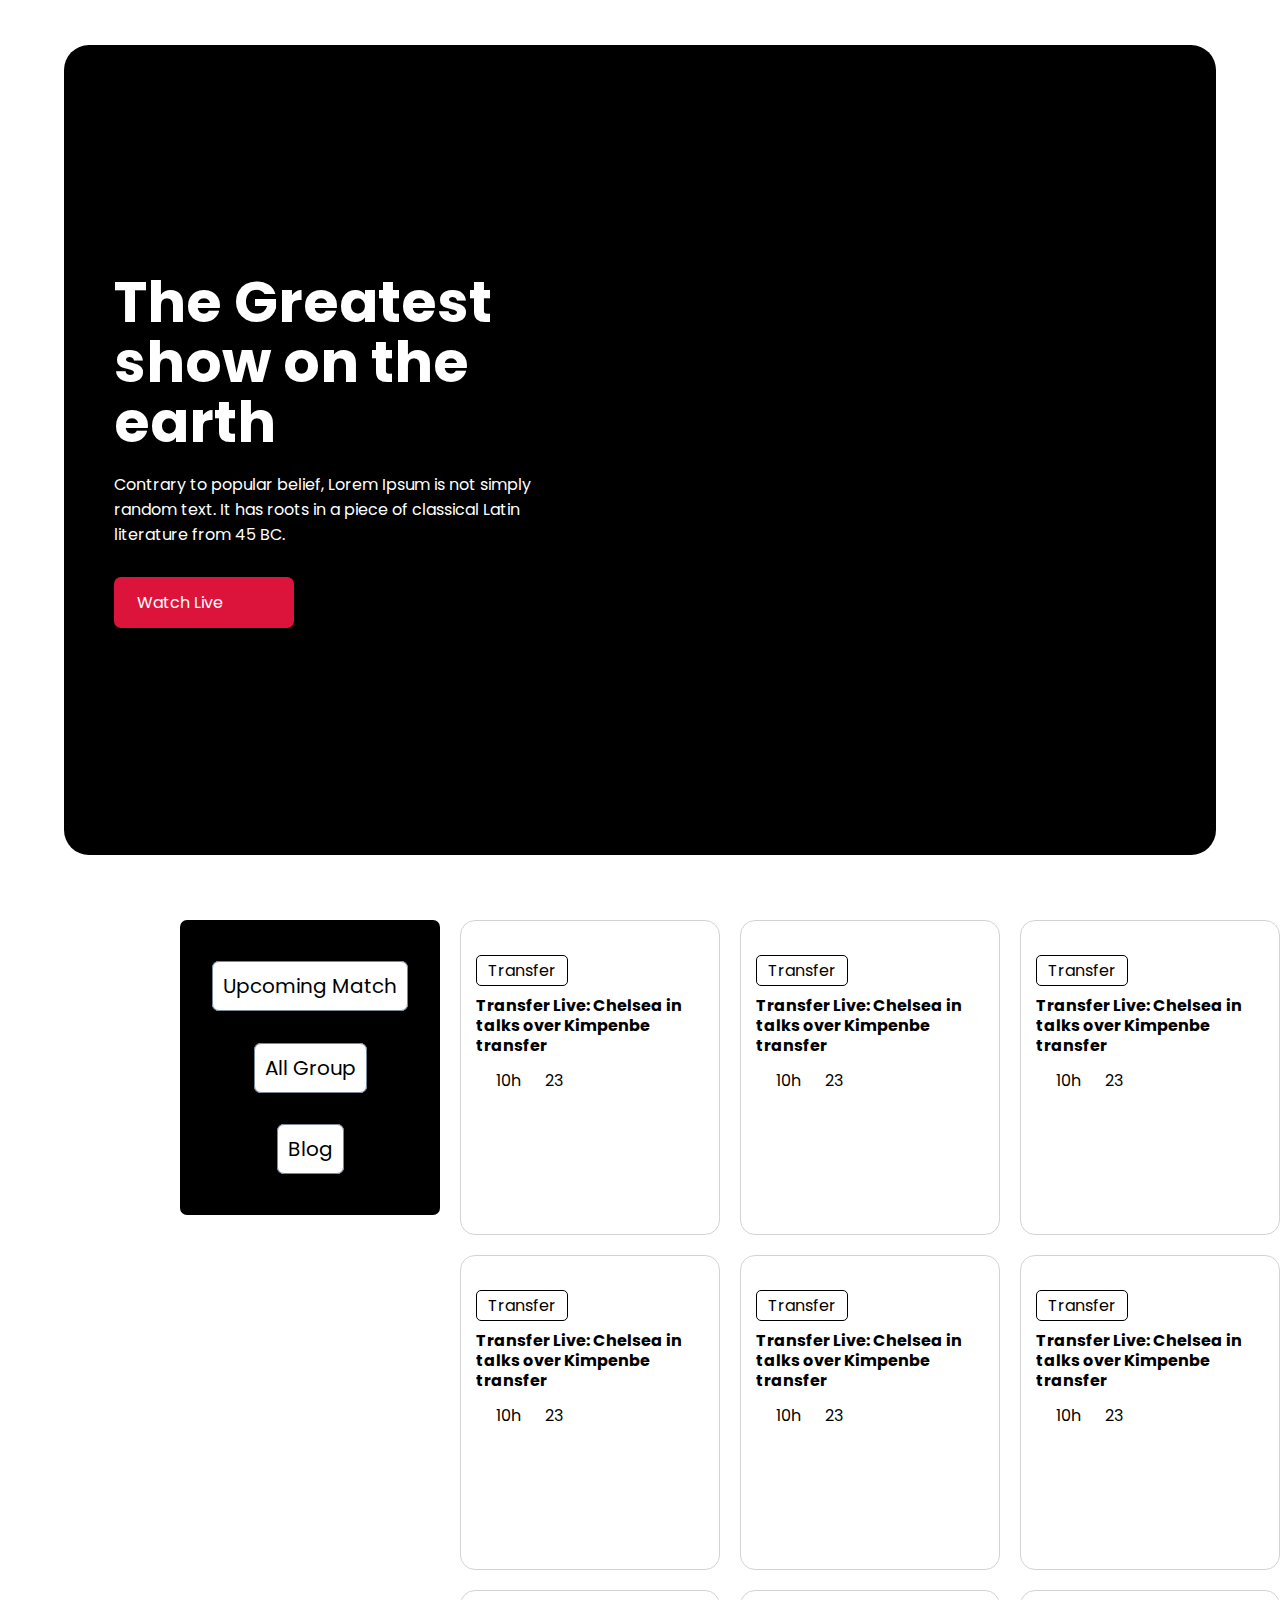
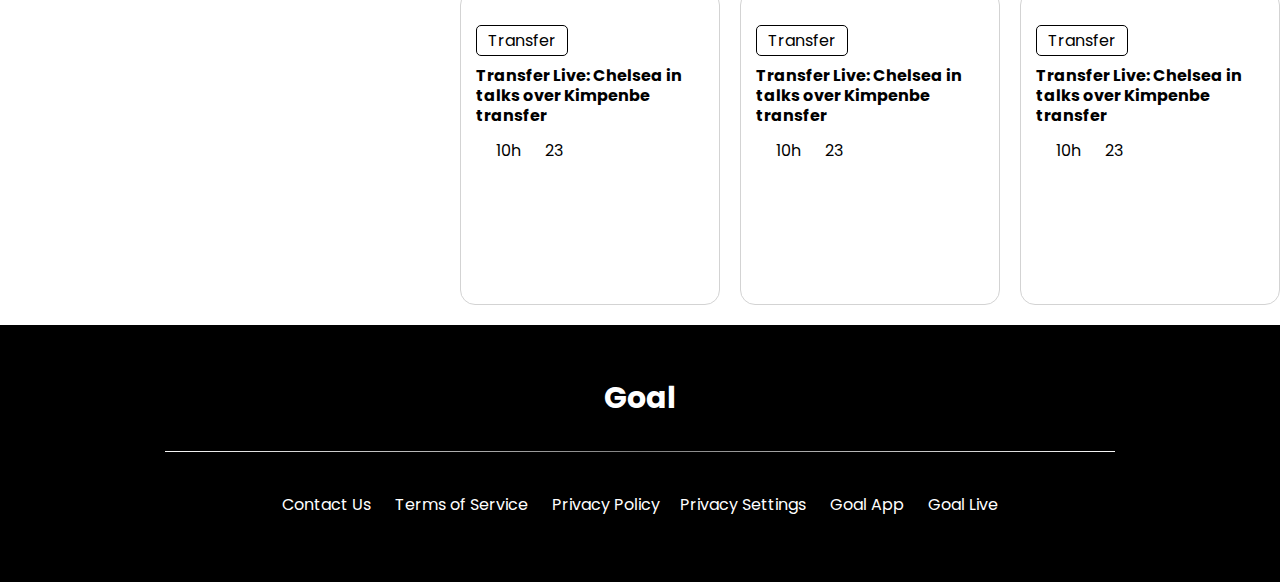
==== commit d97f89bd: "up coming match links fixed" ====
--- a/blog.html
+++ b/blog.html
@@ -58,26 +58,6 @@
         <a href="blog.html" id="active">Blog</a>
     </label>
 </div>
-                    
-                   
-                    
-                   
-                    
-                    
-                    
-                    <!-- <div class="link">
-                        <a href="upcoming-match.html" >Upcoming Match</a>
-                    </div>
-                    <div class="link">
-                        <a href="#">All Group</a>
-                    </div>
-                    <div class="link">
-                        <a href="blog.html" id="blog">Blog</a>
-                    </div> -->
-
-
-
-                    
                 </div>
             </div>
             <div class="blogs">
--- a/styles/style.css
+++ b/styles/style.css
@@ -1,6 +1,6 @@
 /* common styles */
 /* font import url  */
-@import url('https://fonts.googleapis.com/css2?family=Open+Sans&family=Poppins&display=swap');
+@import url('https://fonts.googleapis.com/css2?family=Koulen&family=Poppins:wght@500&family=Raleway:wght@800&display=swap');
 
 * {
    box-sizing: border-box;
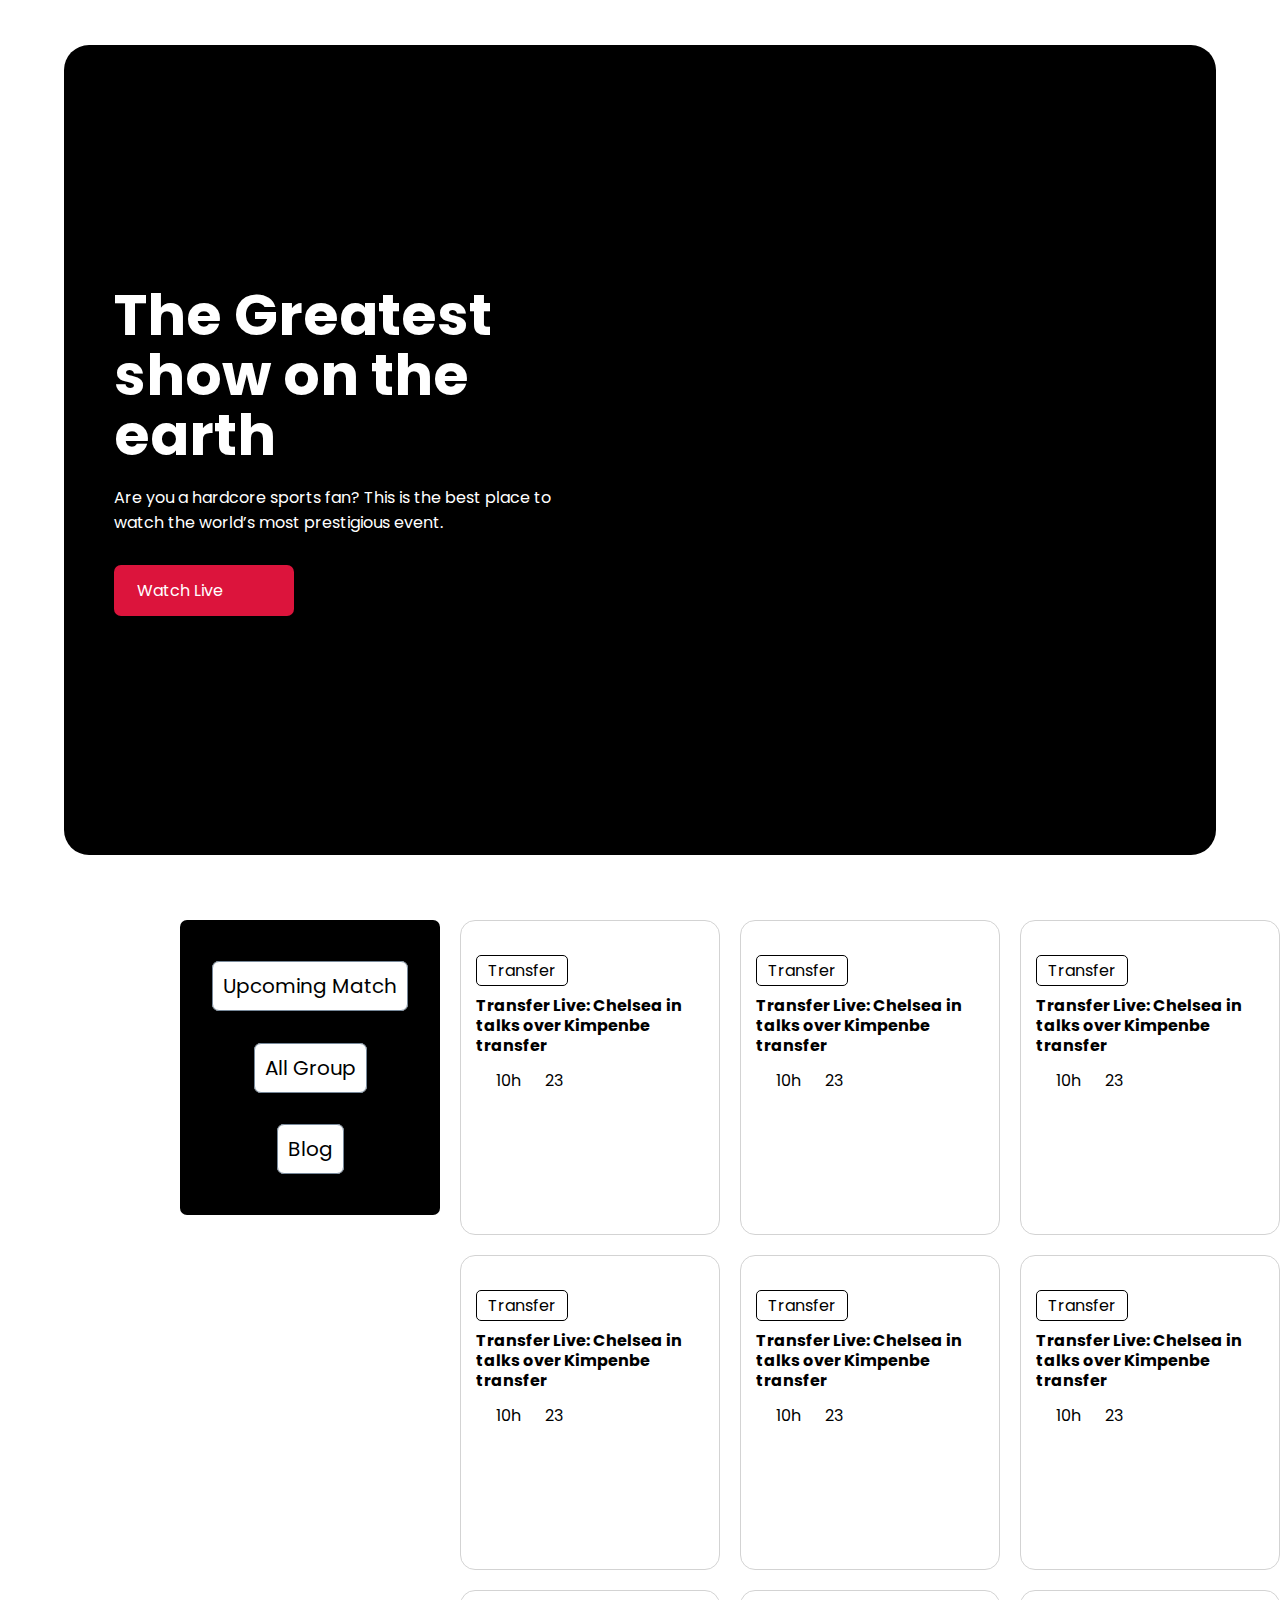
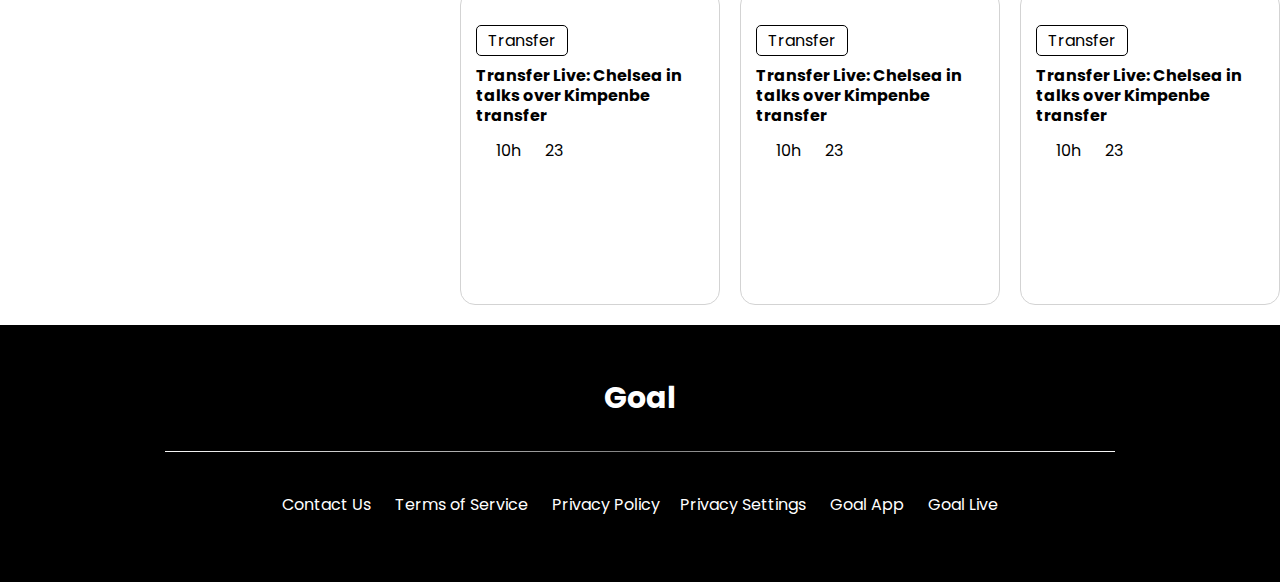
==== commit 62b84ea0: "top banner paragraph added" ====
--- a/blog.html
+++ b/blog.html
@@ -26,8 +26,8 @@
                         <h1>The Greatest
                             show on the
                             earth</h1>
-                        <p>Contrary to popular belief, Lorem Ipsum is not simply
-                            random text. It has roots in a piece of classical Latin literature from 45 BC.</p>
+                        <p>Are you a hardcore sports fan? This 
+                            is the best place to watch the world’s most prestigious event.</p>
                     </div>
                     <div class="top-banner-link">
                         <a href="#">Watch Live</a>
